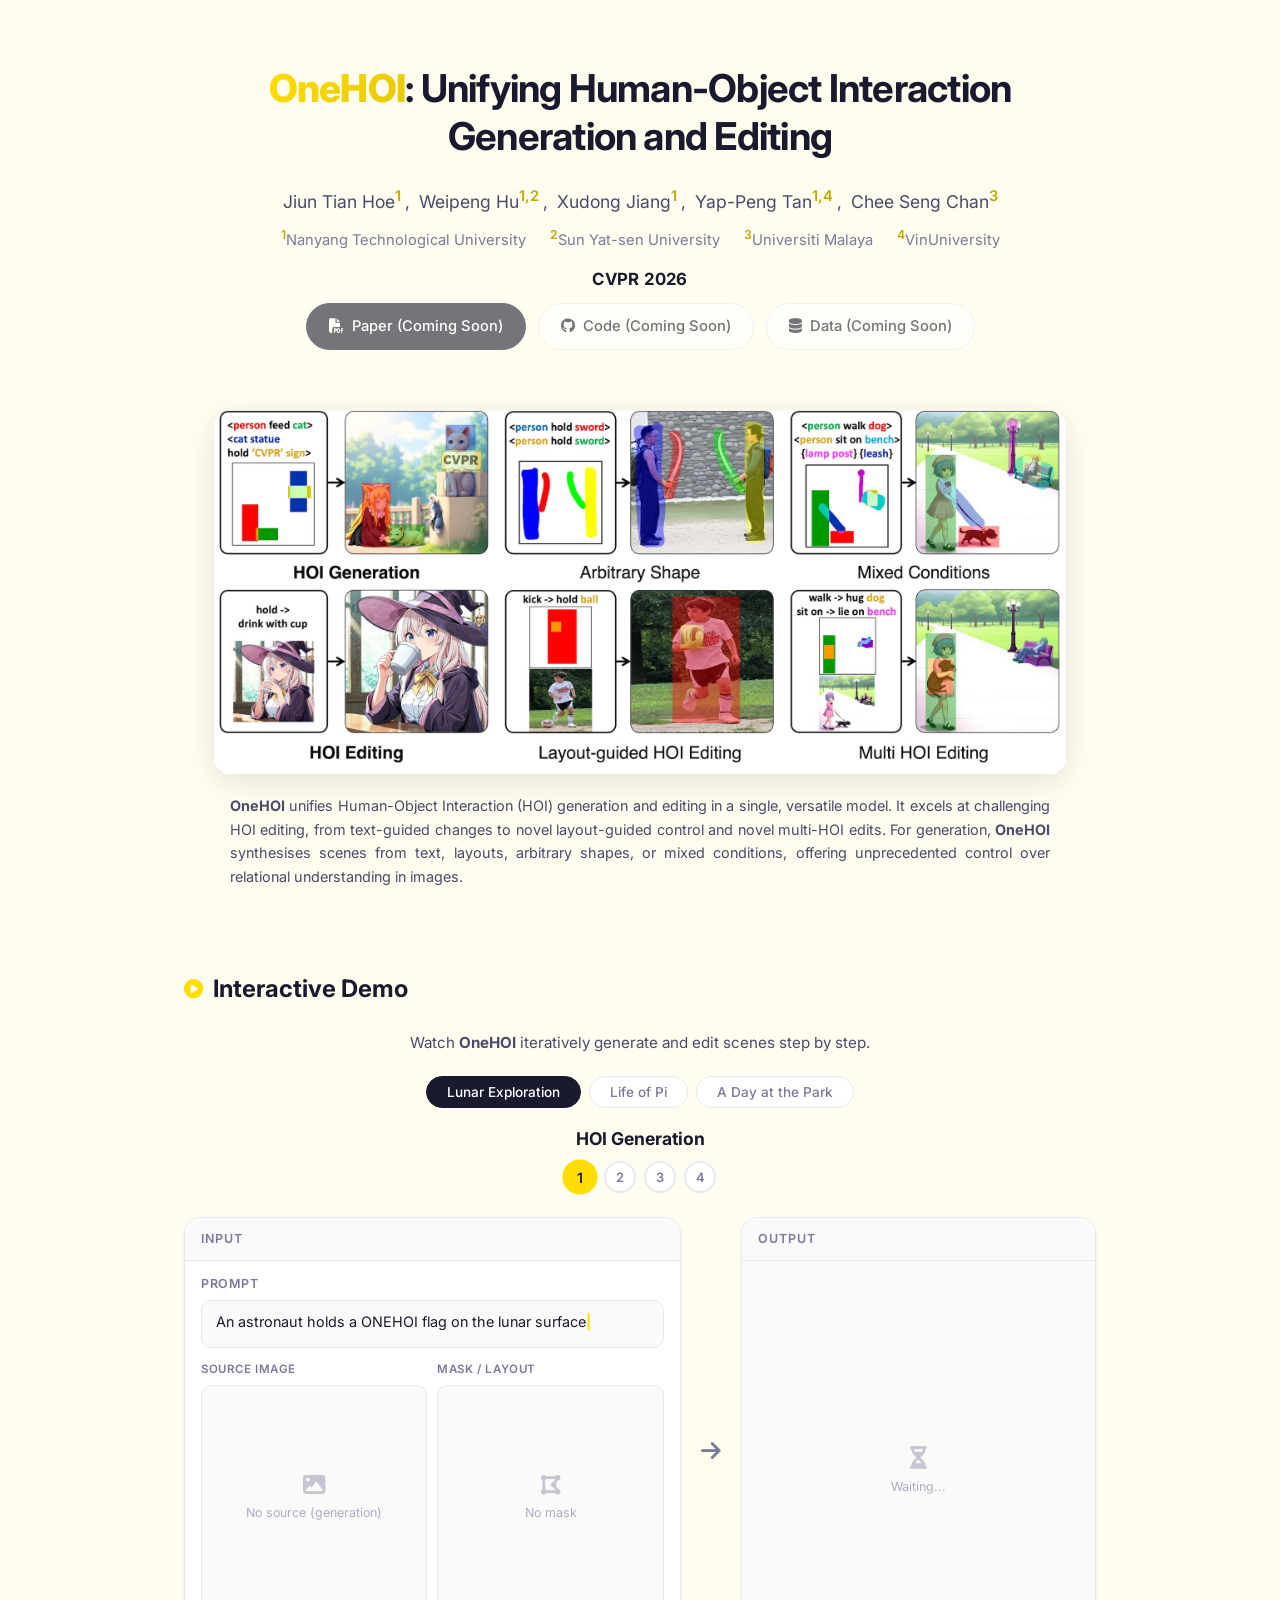
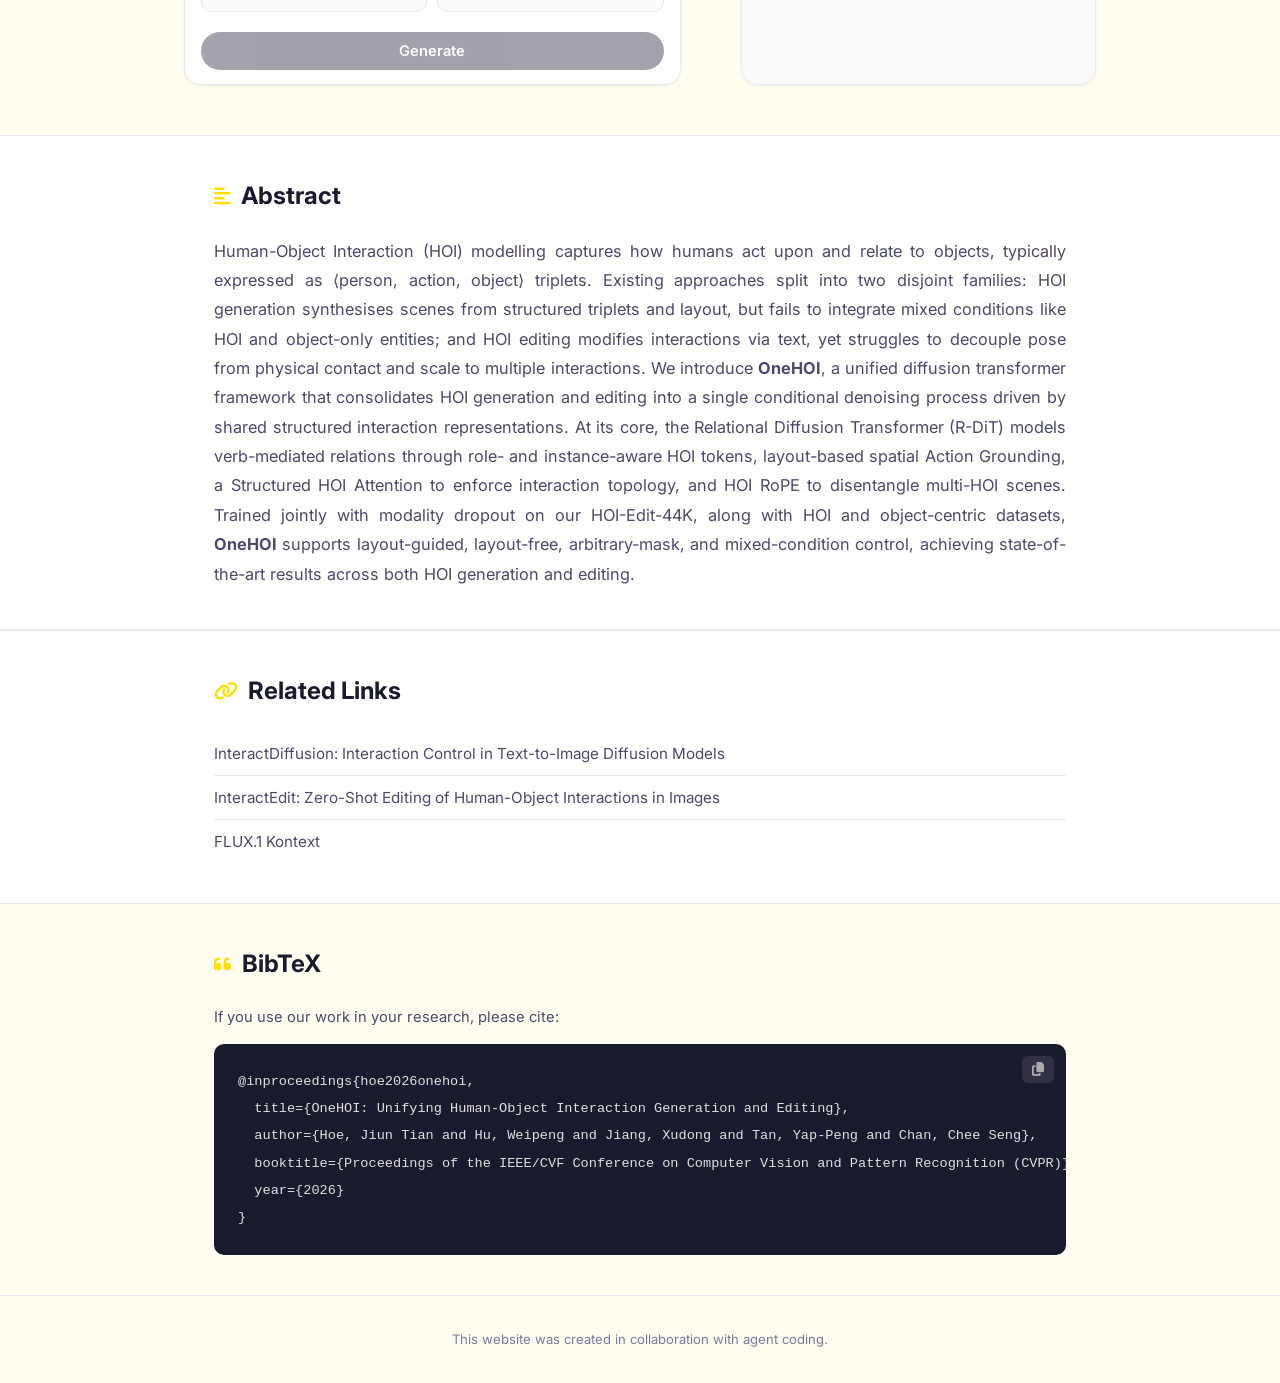
==== docs/index.html @ 82324c7f "move" ====
<!DOCTYPE html>
<html lang="en">

<head>
    <meta charset="UTF-8">
    <meta name="viewport" content="width=device-width, initial-scale=1.0">
    <title>OneHOI: Unifying Human-Object Interaction Generation and Editing</title>
    <meta name="description"
        content="OneHOI: A unified model for human-object interaction generation and editing, supporting text-guided changes, layout-guided control, and multi-HOI edits.">
    <link rel="stylesheet" href="style.css">
    <link rel="preconnect" href="https://fonts.googleapis.com">
    <link rel="preconnect" href="https://fonts.gstatic.com" crossorigin>
    <link href="https://fonts.googleapis.com/css2?family=Inter:wght@300;400;500;600;700&display=swap" rel="stylesheet">
    <link rel="stylesheet" href="https://cdnjs.cloudflare.com/ajax/libs/font-awesome/6.5.1/css/all.min.css">
</head>

<body>

    <header>
        <div class="container">
            <h1 class="paper-title">
                <span class="title-main">OneHOI</span>: Unifying Human-Object Interaction Generation and Editing
            </h1>

            <div class="authors">
                <span class="author"><a href="https://jiuntian.com/" target="_blank">Jiun Tian
                        Hoe</a><sup>1</sup></span>,
                <span class="author"><a href="https://scholar.google.com/citations?user=zo6ni_gAAAAJ"
                        target="_blank">Weipeng Hu</a><sup>1,2</sup></span>,
                <span class="author"><a href="https://personal.ntu.edu.sg/exdjiang/" target="_blank">Xudong
                        Jiang</a><sup>1</sup></span>,
                <span class="author"><a href="https://vinuni.edu.vn/people/tan-yap-peng/" target="_blank">Yap-Peng
                        Tan</a><sup>1,4</sup></span>,
                <span class="author"><a href="http://cs-chan.com" target="_blank">Chee Seng Chan</a><sup>3</sup></span>
            </div>

            <div class="affiliations">
                <span class="affiliation"><sup>1</sup>Nanyang Technological University</span>
                <span class="affiliation"><sup>2</sup>Sun Yat-sen University</span>
                <span class="affiliation"><sup>3</sup>Universiti Malaya</span>
                <span class="affiliation"><sup>4</sup>VinUniversity</span>
            </div>

            <div class="venue">
                <span class="venue-badge">CVPR 2026</span>
            </div>

            <div class="links">
                <a href="#" class="btn btn-primary disabled"><i class="fas fa-file-pdf"></i> Paper (Coming Soon)</a>
                <a href="#" class="btn btn-secondary disabled"><i class="fab fa-github"></i> Code (Coming Soon)</a>
                <a href="#" class="btn btn-secondary disabled"><i class="fas fa-database"></i> Data (Coming Soon)</a>
                <!-- <a href="#" class="btn btn-secondary"><i class="fab fa-youtube"></i> Video</a> -->
            </div>
        </div>
    </header>

    <main>
        <!-- Teaser -->
        <section class="teaser">
            <div class="container">
                <figure>
                    <img src="res/teaser.jpg"
                        alt="OneHOI teaser figure showing human-object interaction generation and editing capabilities">
                    <figcaption>
                        <strong>OneHOI</strong> unifies Human-Object Interaction (HOI) generation and editing in a
                        single, versatile model. It excels at challenging HOI editing, from text-guided changes to novel
                        layout-guided control and novel multi-HOI edits. For generation, <strong>OneHOI</strong>
                        synthesises scenes from text, layouts, arbitrary shapes, or mixed conditions, offering
                        unprecedented control over relational understanding in images.
                    </figcaption>
                </figure>
            </div>
        </section>

        <!-- Interactive Demo -->
        <section class="demo" id="demo">
            <div class="container">
                <h2><i class="fas fa-play-circle"></i> Interactive Demo</h2>
                <p class="demo-subtitle">Watch <strong>OneHOI</strong> iteratively generate and edit scenes step by
                    step.</p>

                <div class="demo-workflow-nav" id="demo-workflow-nav"></div>

                <div class="demo-step-label" id="demo-step-label">HOI Generation</div>
                <div class="demo-steps-nav" id="demo-steps-nav"></div>

                <div class="demo-interface">
                    <!-- Input side -->
                    <div class="demo-panel demo-input-panel">
                        <div class="demo-panel-header">Input</div>
                        <div class="demo-input-row">
                            <div class="demo-field">
                                <label>Prompt</label>
                                <div class="demo-prompt-box" id="demo-prompt"></div>
                            </div>
                        </div>
                        <div class="demo-images-row">
                            <div class="demo-img-container">
                                <label>Source Image</label>
                                <div class="demo-img-wrap">
                                    <img id="demo-source" style="display:none" alt="Source image">
                                    <div class="demo-img-overlay" id="demo-source-overlay">
                                        <i class="fas fa-image"></i>
                                        <span>No source (generation)</span>
                                    </div>
                                </div>
                            </div>
                            <div class="demo-img-container">
                                <label>Mask / Layout</label>
                                <div class="demo-img-wrap">
                                    <img id="demo-mask" style="display:none" alt="Mask">
                                    <div class="demo-img-overlay" id="demo-mask-overlay">
                                        <i class="fas fa-draw-polygon"></i>
                                        <span>No mask</span>
                                    </div>
                                </div>
                            </div>
                        </div>
                        <button class="demo-action-btn" id="demo-action-btn" disabled>Generate</button>
                    </div>

                    <!-- Arrow -->
                    <div class="demo-arrow">
                        <i class="fas fa-arrow-right"></i>
                    </div>

                    <!-- Output side -->
                    <div class="demo-panel demo-output-panel">
                        <div class="demo-panel-header">Output</div>
                        <div class="demo-output-wrap">
                            <img id="demo-output" style="display:none" alt="Generated output">
                            <div class="demo-img-overlay" id="demo-output-overlay">
                                <i class="fas fa-hourglass-half"></i>
                                <span>Waiting...</span>
                            </div>
                        </div>
                    </div>
                </div>
            </div>
        </section>

        <!-- Abstract -->
        <section class="abstract" id="abstract">
            <div class="container">
                <h2><i class="fas fa-align-left"></i> Abstract</h2>
                <p>
                    Human-Object Interaction (HOI) modelling captures how humans act upon and relate to objects,
                    typically expressed as &langle;person, action, object&rangle; triplets. Existing approaches split
                    into two disjoint families: HOI generation synthesises scenes from structured triplets and layout,
                    but fails to integrate mixed conditions like HOI and object-only entities; and HOI editing modifies
                    interactions via text, yet struggles to decouple pose from physical contact and scale to multiple
                    interactions. We introduce <strong>OneHOI</strong>, a unified diffusion transformer framework that
                    consolidates HOI generation and editing into a single conditional denoising process driven by shared
                    structured interaction representations. At its core, the Relational Diffusion Transformer (R-DiT)
                    models verb-mediated relations through role- and instance-aware HOI tokens, layout-based spatial
                    Action Grounding, a Structured HOI Attention to enforce interaction topology, and HOI RoPE to
                    disentangle multi-HOI scenes. Trained jointly with modality dropout on our HOI-Edit-44K, along with
                    HOI and object-centric datasets, <strong>OneHOI</strong> supports layout-guided, layout-free,
                    arbitrary-mask, and mixed-condition control, achieving state-of-the-art results across both HOI
                    generation and editing.
                </p>
            </div>
        </section>

        <!-- Related Links -->
        <section class="related-links" id="related-links">
            <div class="container">
                <h2><i class="fas fa-link"></i> Related Links</h2>
                <ul class="links-list">
                    <li><a href="https://jiuntian.github.io/interactdiffusion/" target="_blank">InteractDiffusion:
                            Interaction Control in Text-to-Image Diffusion Models</a></li>
                    <li><a href="https://jiuntian.github.io/interactedit/" target="_blank">InteractEdit: Zero-Shot
                            Editing of Human-Object Interactions in Images</a></li>
                    <li><a href="https://bfl.ai/models/flux-kontext" target="_blank">FLUX.1 Kontext</a></li>
                </ul>
            </div>
        </section>

        <!-- BibTeX -->
        <section class="bibtex" id="bibtex">
            <div class="container">
                <h2><i class="fas fa-quote-left"></i> BibTeX</h2>
                <p class="bibtex-prompt">If you use our work in your research, please cite:</p>
                <div class="code-block">
                    <button class="copy-btn" onclick="copyBibtex()" title="Copy to clipboard"><i
                            class="fas fa-copy"></i></button>
                    <pre><code id="bibtex-code">@inproceedings{hoe2026onehoi,
  title={OneHOI: Unifying Human-Object Interaction Generation and Editing},
  author={Hoe, Jiun Tian and Hu, Weipeng and Jiang, Xudong and Tan, Yap-Peng and Chan, Chee Seng},
  booktitle={Proceedings of the IEEE/CVF Conference on Computer Vision and Pattern Recognition (CVPR)},
  year={2026}
}</code></pre>
                </div>
            </div>
        </section>
    </main>

    <footer>
        <div class="container">
            <p>This website was created in collaboration with agent coding.</p>
        </div>
    </footer>

    <script>
        function copyBibtex() {
            const code = document.getElementById('bibtex-code').innerText;
            navigator.clipboard.writeText(code).then(() => {
                const btn = document.querySelector('.copy-btn');
                btn.innerHTML = '<i class="fas fa-check"></i>';
                setTimeout(() => {
                    btn.innerHTML = '<i class="fas fa-copy"></i>';
                }, 2000);
            });
        }
    </script>
    <script src="demo.js"></script>
</body>

</html>
---- docs/style.css ----
/* ============================================
   OneHOI - Academic Research Page Stylesheet
   ============================================ */

:root {
    --primary: #ffde00;
    --primary-light: #fff3b0;
    --secondary: #fffdf0;
    --text-primary: #1a1a2e;
    --text-secondary: #4a4a6a;
    --text-muted: #7a7a9a;
    --bg-white: #ffffff;
    --bg-light: #fafafa;
    --border: #e8e8f0;
    --shadow-sm: 0 1px 3px rgba(0, 0, 0, 0.06);
    --shadow-md: 0 4px 12px rgba(0, 0, 0, 0.08);
    --shadow-lg: 0 8px 30px rgba(0, 0, 0, 0.1);
    --radius: 10px;
    --radius-lg: 16px;
    --max-width: 900px;
    --transition: 0.25s ease;
}

/* Reset & Base */
*,
*::before,
*::after {
    margin: 0;
    padding: 0;
    box-sizing: border-box;
}

html {
    scroll-behavior: smooth;
    -webkit-font-smoothing: antialiased;
}

body {
    font-family: 'Inter', -apple-system, BlinkMacSystemFont, sans-serif;
    color: var(--text-primary);
    background: var(--secondary);
    line-height: 1.7;
    font-size: 16px;
}

.container {
    max-width: var(--max-width);
    margin: 0 auto;
    padding: 0 24px;
}

/* ============================================
   Header
   ============================================ */

header {
    text-align: center;
    padding: 64px 0 40px;
    background: var(--secondary);
}

.paper-title {
    font-size: 2.4rem;
    font-weight: 700;
    line-height: 1.25;
    color: var(--text-primary);
    margin-bottom: 24px;
    letter-spacing: -0.02em;
}

.title-main {
    color: var(--text-primary);
    background: linear-gradient(135deg, var(--primary), #e6c800);
    -webkit-background-clip: text;
    background-clip: text;
    -webkit-text-fill-color: transparent;
    font-weight: 800;
}

.authors {
    font-size: 1.1rem;
    color: var(--text-secondary);
    margin-bottom: 8px;
    font-weight: 400;
}

.author {
    display: inline-block;
    margin: 0 4px;
}

.author a {
    color: var(--text-secondary);
    text-decoration: none;
    transition: color var(--transition);
}

.author a:hover {
    color: var(--text-primary);
    text-decoration: underline;
}

.author sup {
    color: #c4a800;
    font-weight: 600;
}

.affiliations {
    font-size: 0.92rem;
    color: var(--text-muted);
    margin-bottom: 12px;
}

.affiliation {
    display: inline-block;
    margin: 0 10px;
}

.affiliation sup {
    color: #c4a800;
    font-weight: 600;
}

/* Venue */
.venue {
    margin-bottom: 10px;
}

.venue-badge {
    font-size: 1.05rem;
    font-weight: 700;
    color: var(--text-primary);
    letter-spacing: 0.02em;
}

/* Buttons */
.links {
    display: flex;
    justify-content: center;
    gap: 12px;
    flex-wrap: wrap;
}

.btn {
    display: inline-flex;
    align-items: center;
    gap: 8px;
    padding: 10px 22px;
    border-radius: 50px;
    font-size: 0.92rem;
    font-weight: 500;
    text-decoration: none;
    transition: all var(--transition);
    border: 1.5px solid transparent;
}

.btn-primary {
    background: var(--text-primary);
    color: var(--bg-white);
    border-color: var(--text-primary);
}

.btn-primary:hover {
    background: transparent;
    color: var(--text-primary);
    transform: translateY(-2px);
    box-shadow: var(--shadow-md);
}

.btn-secondary {
    background: var(--bg-white);
    color: var(--text-primary);
    border-color: var(--border);
}

.btn-secondary:hover {
    border-color: var(--primary);
    background: var(--primary-light);
    transform: translateY(-2px);
    box-shadow: var(--shadow-md);
}

.btn.disabled {
    opacity: 0.6;
    cursor: default;
    pointer-events: none;
}

/* ============================================
   Teaser
   ============================================ */

.teaser {
    padding: 20px 0 40px;
    background: var(--secondary);
}

.teaser figure {
    margin: 0;
}

.teaser img {
    width: 100%;
    border-radius: var(--radius-lg);
    box-shadow: var(--shadow-lg);
    display: block;
}

.teaser figcaption {
    margin-top: 20px;
    font-size: 0.9rem;
    color: var(--text-secondary);
    line-height: 1.65;
    text-align: justify;
    padding: 0 16px;
}

/* ============================================
   Content Sections
   ============================================ */

section {
    padding: 40px 0;
}

section h2 {
    font-size: 1.5rem;
    font-weight: 700;
    color: var(--text-primary);
    margin-bottom: 20px;
    display: flex;
    align-items: center;
    gap: 10px;
}

section h2 i {
    color: var(--primary);
    font-size: 1.2rem;
}

/* Abstract */
.abstract {
    background: var(--bg-white);
    border-top: 1px solid var(--border);
    border-bottom: 1px solid var(--border);
}

.abstract p {
    font-size: 1.02rem;
    color: var(--text-secondary);
    line-height: 1.8;
    text-align: justify;
}

/* Related Links */
.related-links {
    background: var(--bg-white);
    border-top: 1px solid var(--border);
    border-bottom: 1px solid var(--border);
}

.links-list {
    list-style: none;
    padding: 0;
}

.links-list li {
    padding: 8px 0;
    border-bottom: 1px solid var(--border);
}

.links-list li:last-child {
    border-bottom: none;
}

.links-list a {
    color: var(--text-secondary);
    text-decoration: none;
    font-size: 0.95rem;
    transition: color var(--transition);
}

.links-list a:hover {
    color: var(--text-primary);
    text-decoration: underline;
}

/* BibTeX */
.bibtex {
    background: var(--secondary);
}

.bibtex-prompt {
    font-size: 0.92rem;
    color: var(--text-secondary);
    margin-bottom: 14px;
}

.code-block {
    position: relative;
    background: var(--text-primary);
    border-radius: var(--radius);
    padding: 24px;
    overflow-x: auto;
}

.code-block pre {
    margin: 0;
}

.code-block code {
    font-family: 'SF Mono', 'Fira Code', 'Consolas', monospace;
    font-size: 0.85rem;
    color: #e0e0e0;
    line-height: 1.6;
    white-space: pre;
}

.copy-btn {
    position: absolute;
    top: 12px;
    right: 12px;
    background: rgba(255, 255, 255, 0.1);
    border: none;
    color: #aaa;
    padding: 6px 10px;
    border-radius: 6px;
    cursor: pointer;
    transition: all var(--transition);
    font-size: 0.85rem;
}

.copy-btn:hover {
    background: rgba(255, 255, 255, 0.2);
    color: var(--primary);
}

/* ============================================
   Interactive Demo
   ============================================ */

.demo {
    background: var(--secondary);
    padding: 40px 0 50px;
}

.demo .container {
    max-width: 960px;
}

.demo-subtitle {
    color: var(--text-secondary);
    font-size: 0.95rem;
    margin-bottom: 20px;
    text-align: center;
}

.demo-workflow-nav {
    display: flex;
    justify-content: center;
    gap: 8px;
    margin-bottom: 16px;
}

.demo-workflow-tab {
    padding: 7px 20px;
    border-radius: 50px;
    border: 1.5px solid var(--border);
    background: var(--bg-white);
    color: var(--text-muted);
    font-size: 0.85rem;
    font-weight: 500;
    cursor: pointer;
    transition: all var(--transition);
    font-family: inherit;
}

.demo-workflow-tab.active {
    background: var(--text-primary);
    border-color: var(--text-primary);
    color: var(--bg-white);
}

.demo-workflow-tab:hover:not(.active) {
    border-color: var(--primary);
    color: var(--text-primary);
}

.demo-step-label {
    text-align: center;
    font-size: 1.1rem;
    font-weight: 700;
    color: var(--text-primary);
    margin-bottom: 8px;
}

.demo-steps-nav {
    display: flex;
    justify-content: center;
    gap: 8px;
    margin-bottom: 24px;
}

.demo-step-dot {
    width: 32px;
    height: 32px;
    border-radius: 50%;
    border: 2px solid var(--border);
    background: var(--bg-white);
    color: var(--text-muted);
    font-size: 0.8rem;
    font-weight: 600;
    cursor: pointer;
    transition: all var(--transition);
    display: flex;
    align-items: center;
    justify-content: center;
    font-family: inherit;
}

.demo-step-dot.active {
    background: var(--primary);
    border-color: var(--primary);
    color: var(--text-primary);
    transform: scale(1.1);
}

.demo-step-dot:hover:not(.active) {
    border-color: var(--primary);
    color: var(--text-primary);
}

/* Interface layout */
.demo-interface {
    display: flex;
    gap: 16px;
    align-items: stretch;
}

.demo-panel {
    background: var(--bg-white);
    border: 1px solid var(--border);
    border-radius: var(--radius-lg);
    overflow: hidden;
    box-shadow: var(--shadow-sm);
}

.demo-input-panel {
    flex: 1.4;
    display: flex;
    flex-direction: column;
}

.demo-output-panel {
    flex: 1;
    display: flex;
    flex-direction: column;
}

.demo-panel-header {
    background: var(--bg-light);
    padding: 10px 16px;
    font-size: 0.78rem;
    font-weight: 600;
    color: var(--text-muted);
    text-transform: uppercase;
    letter-spacing: 0.08em;
    border-bottom: 1px solid var(--border);
}

/* Prompt box */
.demo-input-row {
    padding: 12px 16px;
}

.demo-field label {
    display: block;
    font-size: 0.78rem;
    font-weight: 600;
    color: var(--text-muted);
    margin-bottom: 6px;
    text-transform: uppercase;
    letter-spacing: 0.05em;
}

.demo-prompt-box {
    min-height: 48px;
    padding: 10px 14px;
    background: var(--bg-light);
    border: 1px solid var(--border);
    border-radius: var(--radius);
    font-size: 0.9rem;
    color: var(--text-primary);
    line-height: 1.5;
    position: relative;
}

.demo-prompt-box.typing::after {
    content: '|';
    animation: blink 0.6s infinite;
    color: var(--primary);
    font-weight: 700;
}

@keyframes blink {

    0%,
    100% {
        opacity: 1;
    }

    50% {
        opacity: 0;
    }
}

.hl-red {
    color: #e53e3e;
    font-weight: 600;
}

.hl-green {
    color: #38a169;
    font-weight: 600;
}

/* Image containers */
.demo-images-row {
    display: flex;
    gap: 10px;
    padding: 0 16px 12px;
    flex: 1;
}

.demo-img-container {
    flex: 1;
    display: flex;
    flex-direction: column;
}

.demo-img-container label {
    display: block;
    font-size: 0.72rem;
    font-weight: 600;
    color: var(--text-muted);
    margin-bottom: 6px;
    text-transform: uppercase;
    letter-spacing: 0.05em;
}

.demo-img-wrap {
    flex: 1;
    aspect-ratio: 1;
    background: var(--bg-light);
    border: 1px solid var(--border);
    border-radius: var(--radius);
    overflow: hidden;
    position: relative;
}

.demo-img-wrap img {
    width: 100%;
    height: 100%;
    object-fit: contain;
    display: block;
}

.demo-img-overlay {
    position: absolute;
    top: 0;
    left: 0;
    right: 0;
    bottom: 0;
    display: flex;
    flex-direction: column;
    align-items: center;
    justify-content: center;
    color: var(--text-muted);
    font-size: 0.78rem;
    gap: 6px;
}

.demo-img-overlay i {
    font-size: 1.4rem;
    opacity: 0.4;
}

.demo-img-overlay span {
    opacity: 0.6;
}

/* Action button */
.demo-action-btn {
    margin: 8px 16px 14px;
    padding: 10px 24px;
    background: var(--text-primary);
    color: var(--bg-white);
    border: none;
    border-radius: 50px;
    font-size: 0.92rem;
    font-weight: 600;
    cursor: pointer;
    transition: all var(--transition);
    font-family: inherit;
}

.demo-action-btn:disabled {
    opacity: 0.4;
    cursor: default;
}

.demo-action-btn.pulse {
    animation: pulse-btn 1.2s infinite;
    opacity: 1;
}

@keyframes pulse-btn {
    0% {
        box-shadow: 0 0 0 0 rgba(255, 222, 0, 0.6);
    }

    70% {
        box-shadow: 0 0 0 14px rgba(255, 222, 0, 0);
    }

    100% {
        box-shadow: 0 0 0 0 rgba(255, 222, 0, 0);
    }
}

.demo-action-btn.clicked {
    background: var(--primary);
    color: var(--text-primary);
    transform: scale(0.92);
    opacity: 1;
}

.demo-action-btn.done {
    background: #38a169;
    color: white;
    opacity: 1;
}

/* Arrow */
.demo-arrow {
    display: flex;
    align-items: center;
    justify-content: center;
    font-size: 1.4rem;
    color: var(--text-muted);
    padding: 0 4px;
}

/* Output */
.demo-output-wrap {
    flex: 1;
    position: relative;
    aspect-ratio: 1;
}

.demo-output-wrap img {
    width: 100%;
    height: 100%;
    object-fit: contain;
    display: block;
}

.demo-output-wrap .demo-img-overlay {
    background: var(--bg-light);
}

/* Demo responsive */
@media (max-width: 768px) {
    .demo-interface {
        flex-direction: column;
    }

    .demo-arrow {
        transform: rotate(90deg);
        padding: 8px 0;
    }

    .demo-images-row {
        flex-direction: row;
    }
}

/* ============================================
   Footer
   ============================================ */

footer {
    text-align: center;
    padding: 32px 0;
    border-top: 1px solid var(--border);
    background: var(--secondary);
}

footer p {
    font-size: 0.82rem;
    color: var(--text-muted);
}

footer a {
    color: var(--text-secondary);
    text-decoration: none;
    transition: color var(--transition);
}

footer a:hover {
    color: var(--primary);
}

/* ============================================
   Responsive
   ============================================ */

@media (max-width: 768px) {
    .paper-title {
        font-size: 1.7rem;
    }

    header {
        padding: 48px 0 32px;
    }

    .links {
        gap: 8px;
    }

    .btn {
        padding: 8px 16px;
        font-size: 0.85rem;
    }

    section {
        padding: 32px 0;
    }

    section h2 {
        font-size: 1.3rem;
    }
}

@media (max-width: 480px) {
    .paper-title {
        font-size: 1.4rem;
    }

    .authors {
        font-size: 0.95rem;
    }

    .teaser figcaption {
        font-size: 0.82rem;
        text-align: left;
    }
}
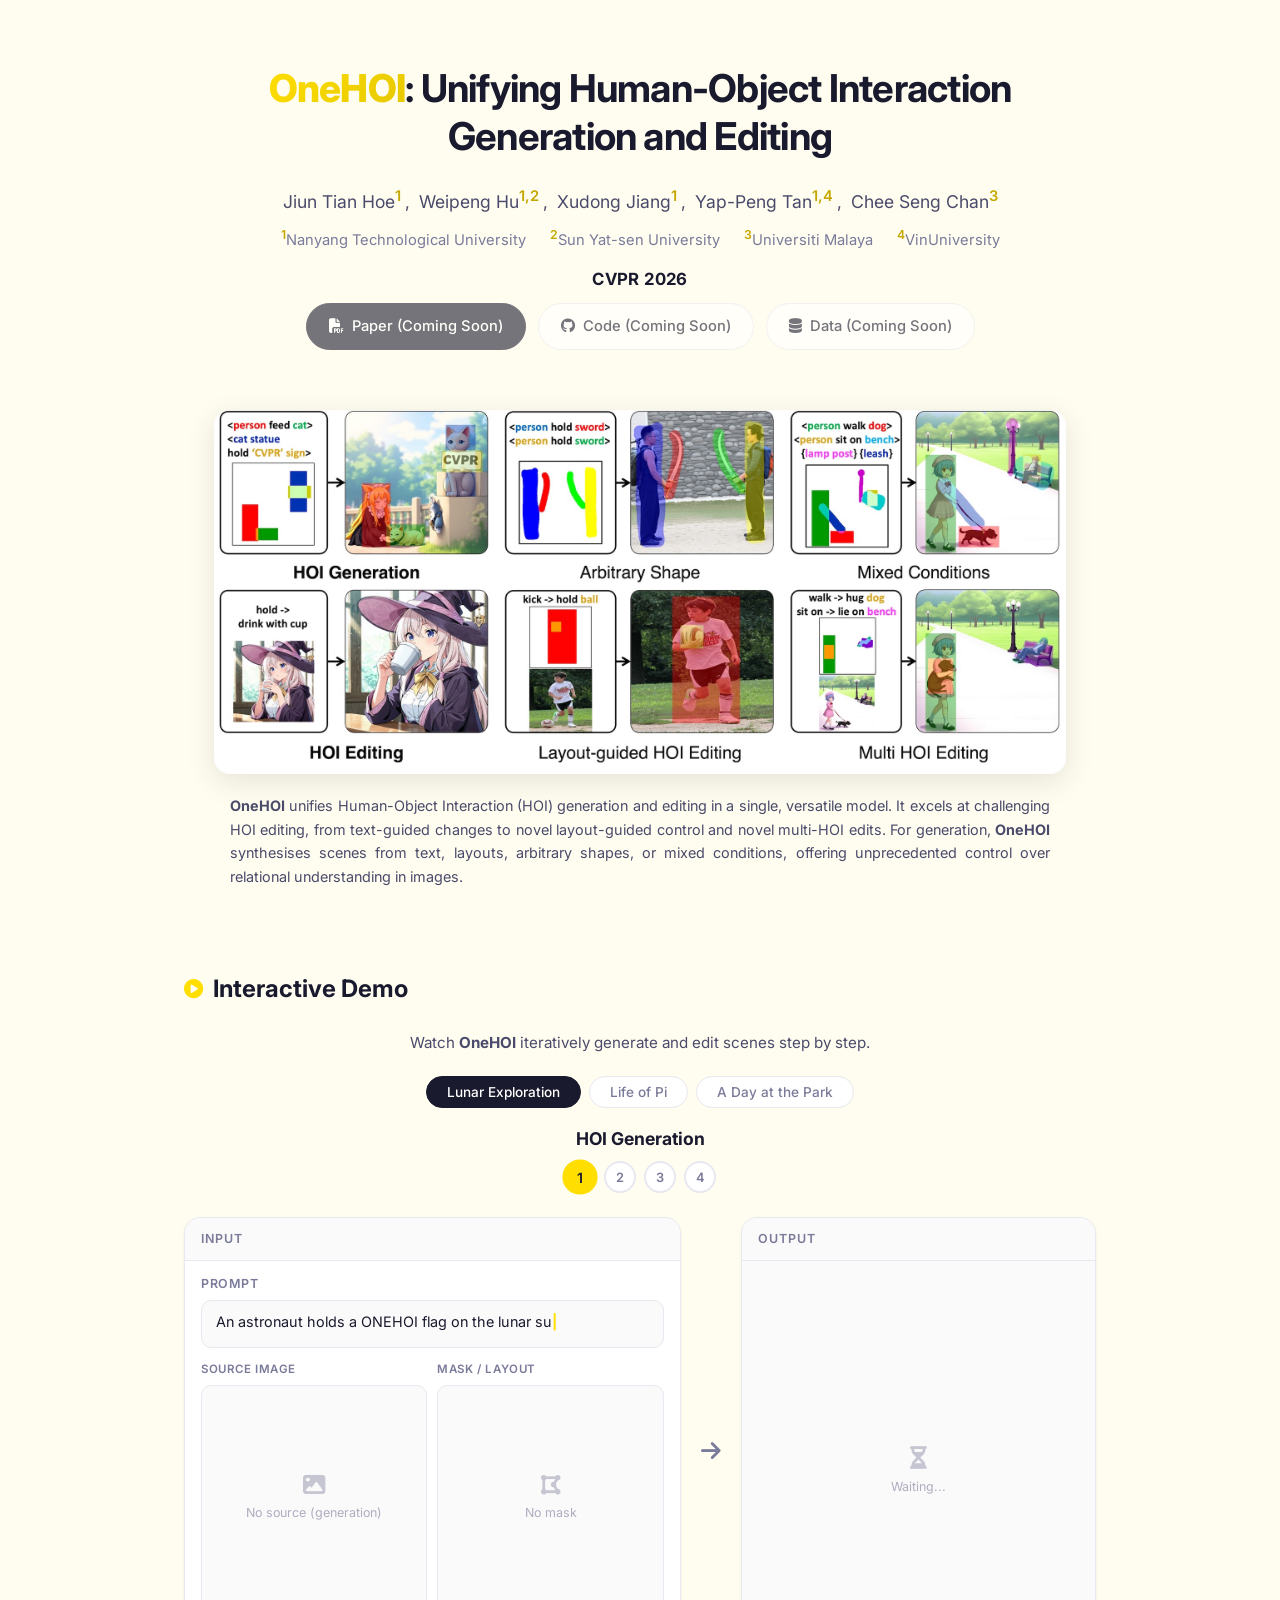
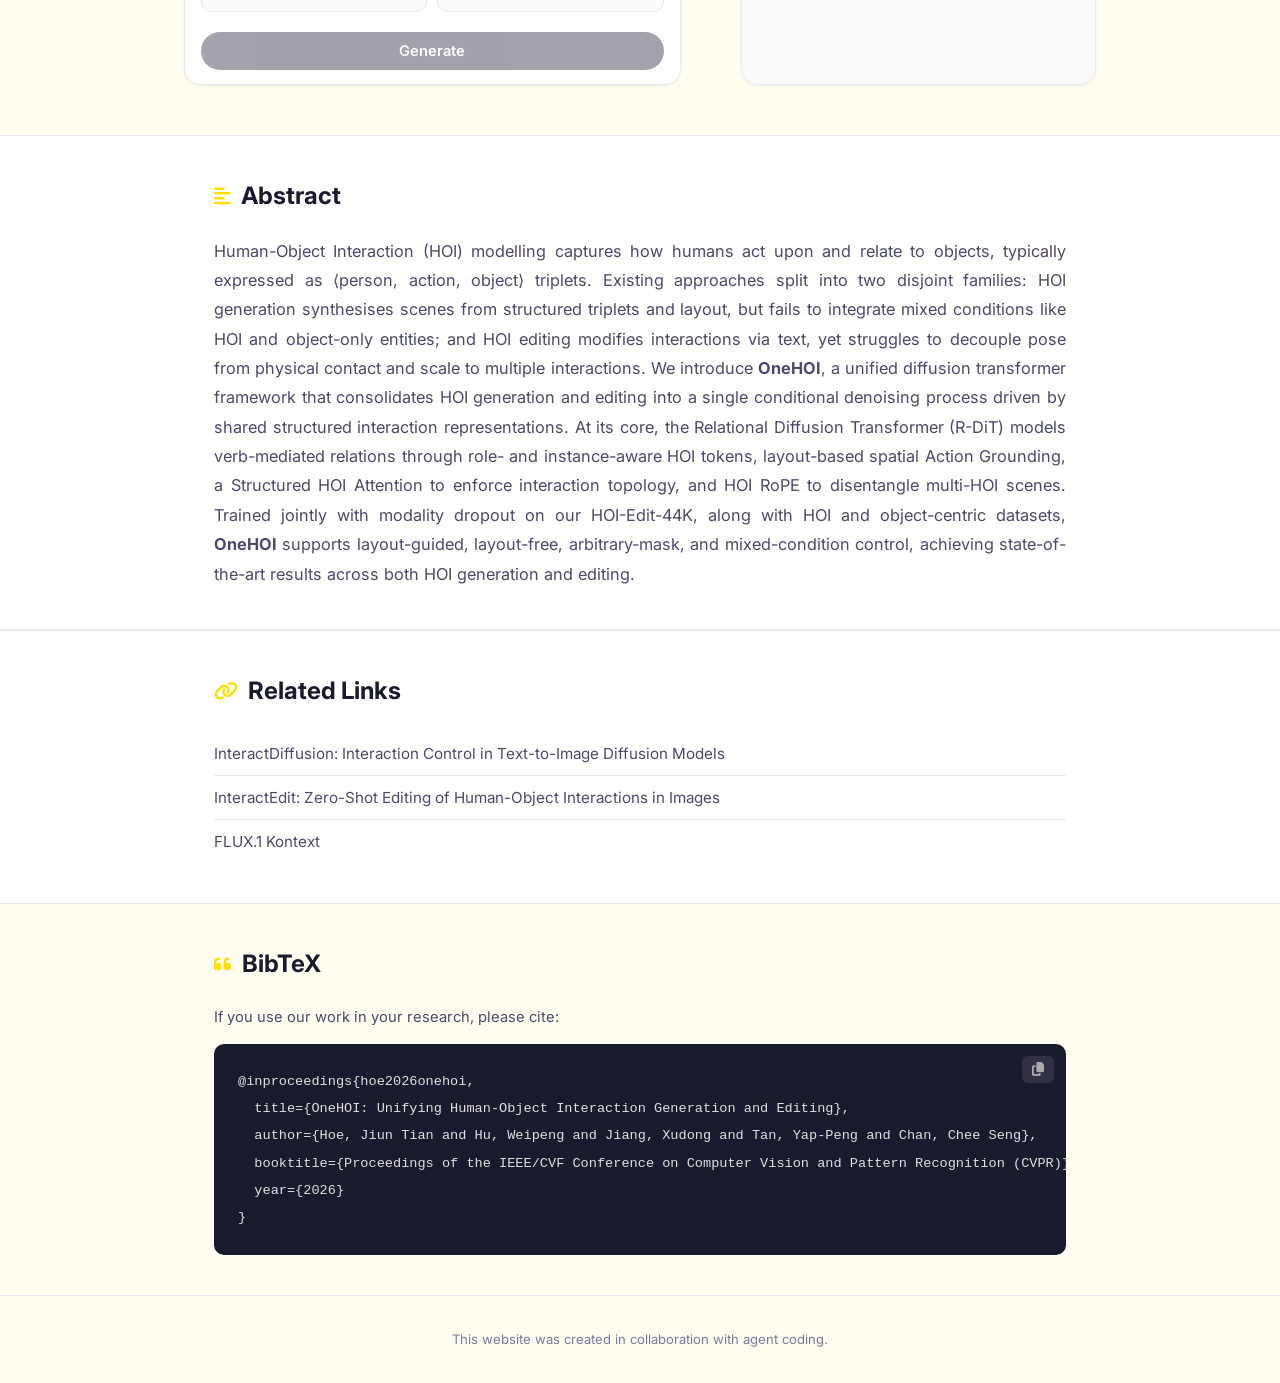
==== commit 2049942f: "update" ====
--- a/docs/index.html
+++ b/docs/index.html
@@ -47,7 +47,8 @@
 
             <div class="links">
                 <a href="#" class="btn btn-primary disabled"><i class="fas fa-file-pdf"></i> Paper (Coming Soon)</a>
-                <a href="#" class="btn btn-secondary disabled"><i class="fab fa-github"></i> Code (Coming Soon)</a>
+                <a href="https://github.com/jiuntian/OneHOI" class="btn btn-secondary disabled"><i
+                        class="fab fa-github"></i> Code (Coming Soon)</a>
                 <a href="#" class="btn btn-secondary disabled"><i class="fas fa-database"></i> Data (Coming Soon)</a>
                 <!-- <a href="#" class="btn btn-secondary"><i class="fab fa-youtube"></i> Video</a> -->
             </div>
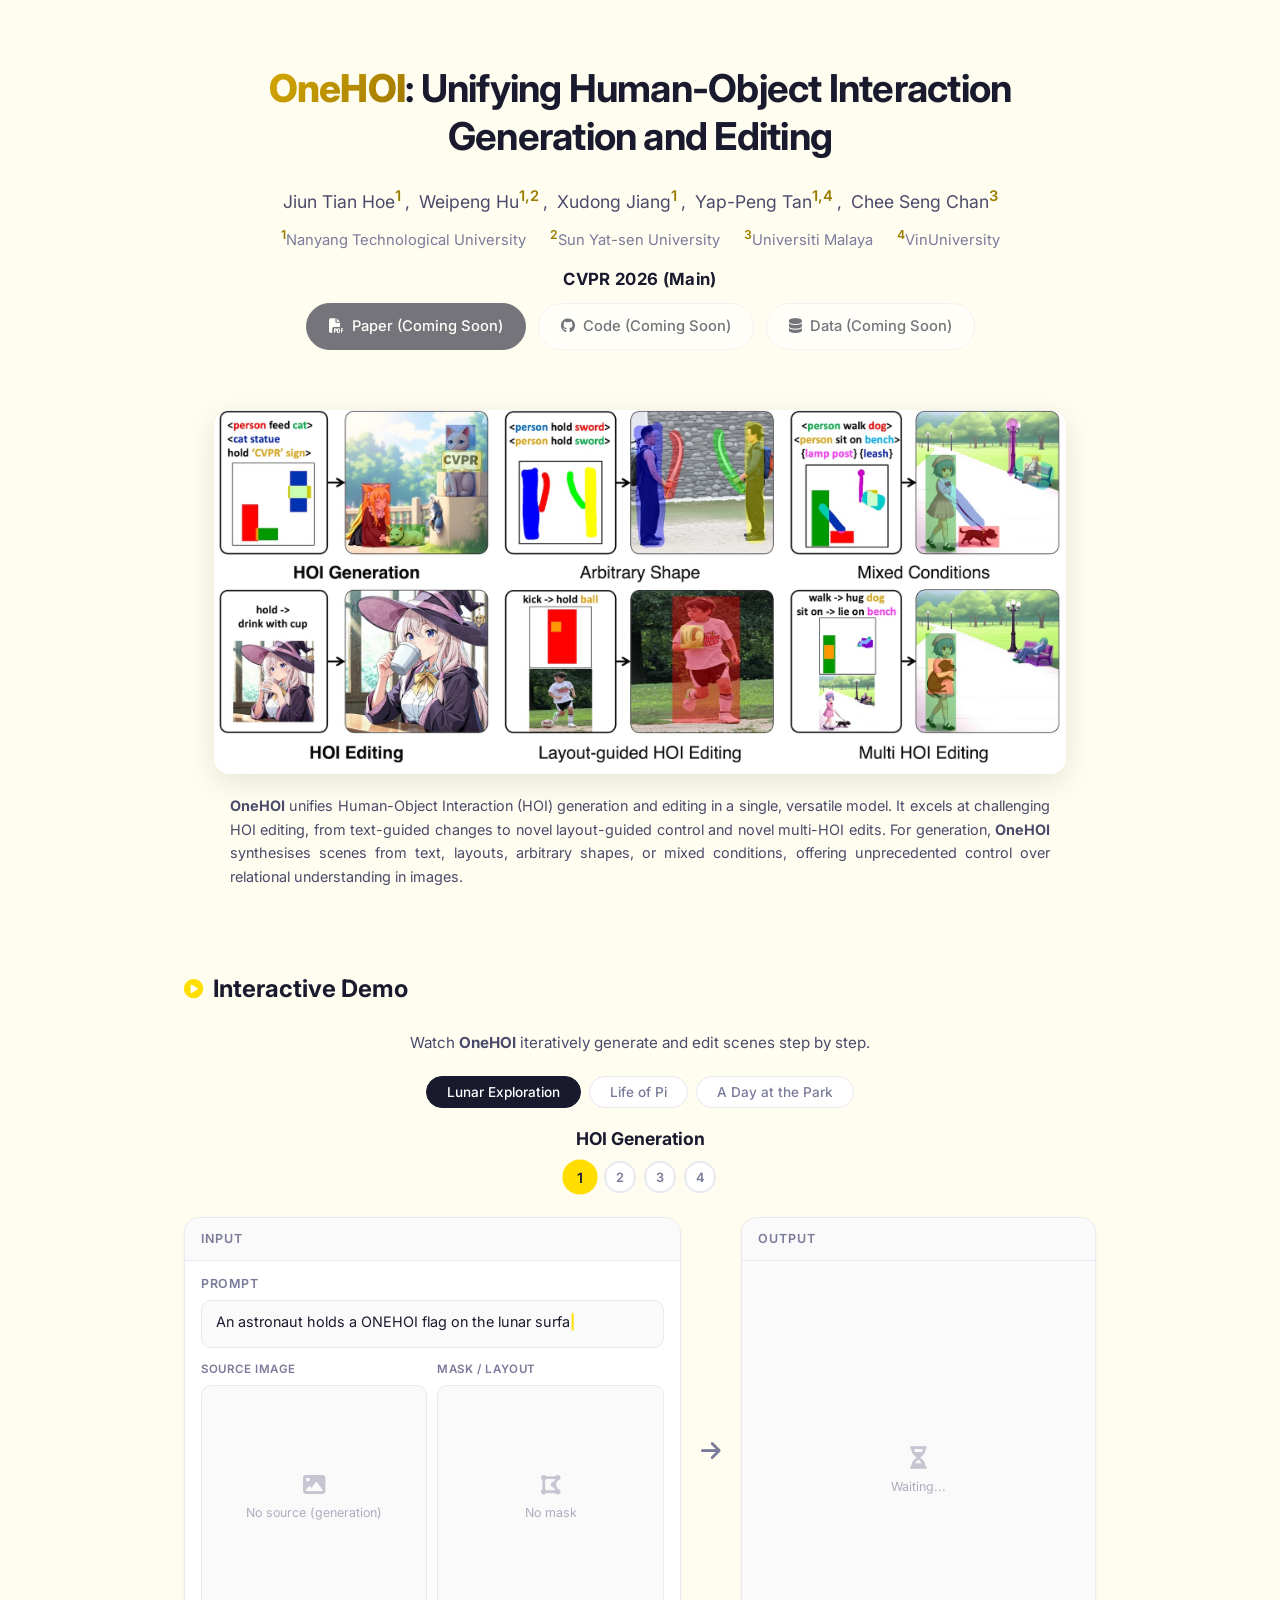
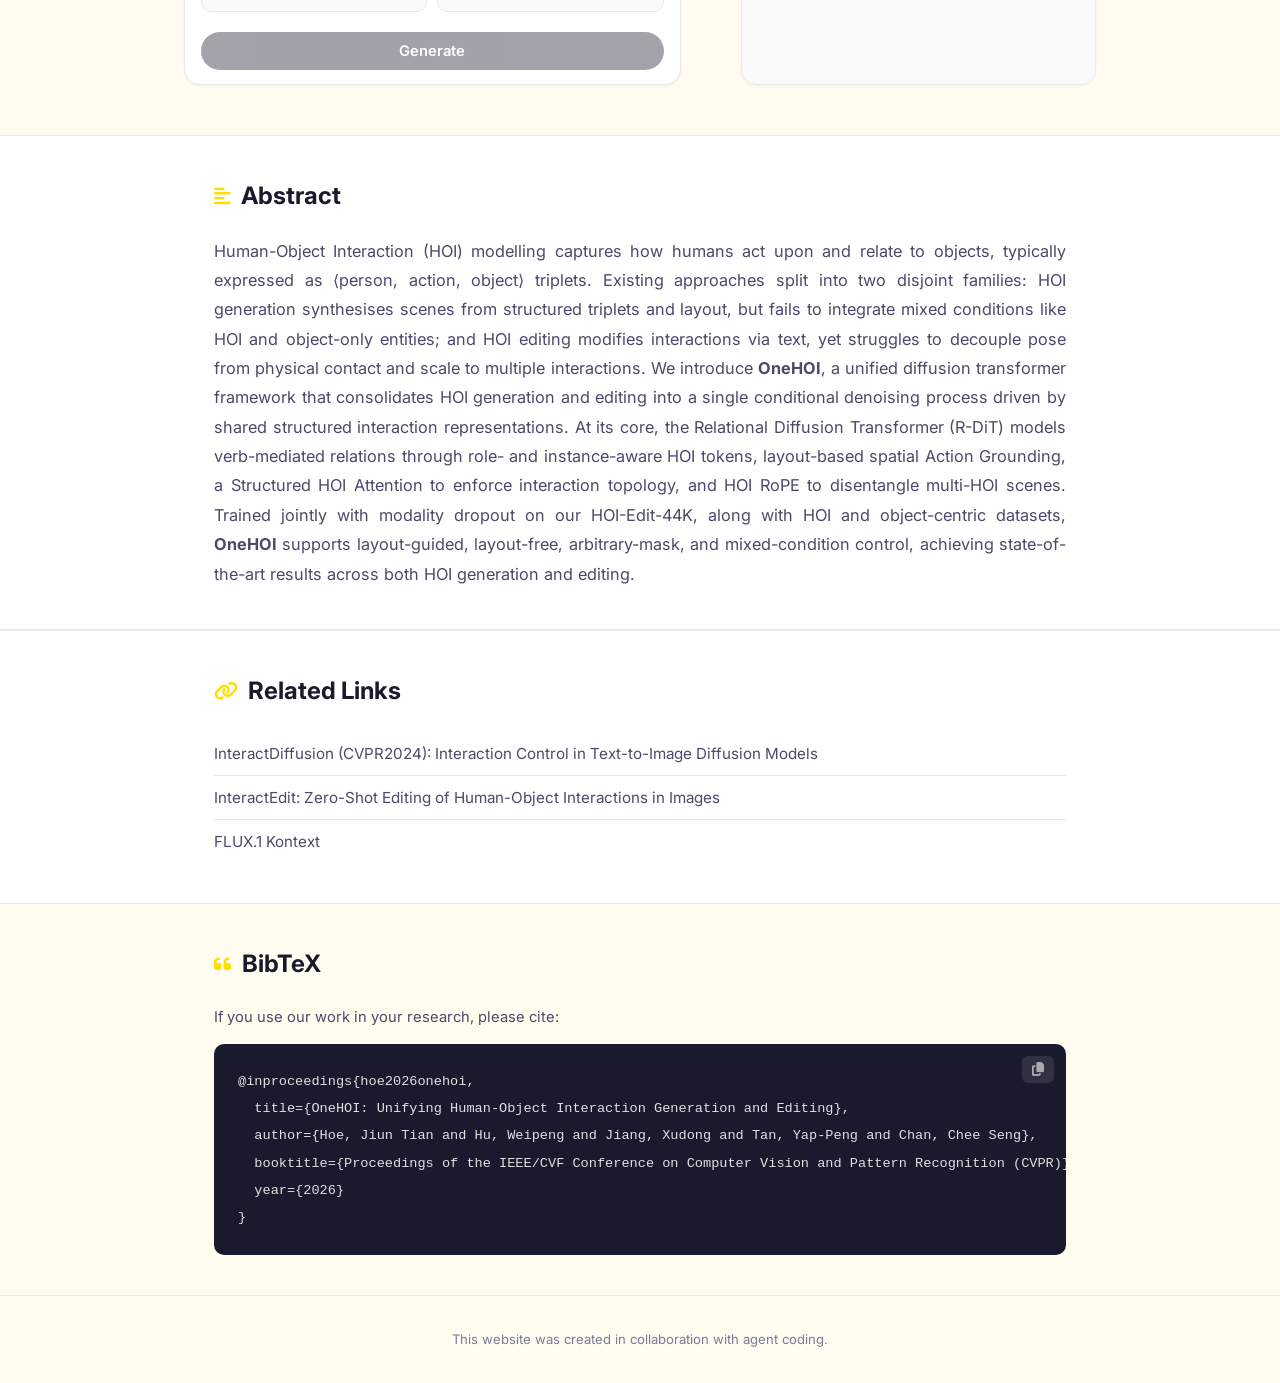
==== commit be5b2fde: "change color" ====
--- a/docs/index.html
+++ b/docs/index.html
@@ -42,7 +42,7 @@
             </div>
 
             <div class="venue">
-                <span class="venue-badge">CVPR 2026</span>
+                <span class="venue-badge">CVPR 2026 (Main)</span>
             </div>
 
             <div class="links">
@@ -168,7 +168,7 @@
             <div class="container">
                 <h2><i class="fas fa-link"></i> Related Links</h2>
                 <ul class="links-list">
-                    <li><a href="https://jiuntian.github.io/interactdiffusion/" target="_blank">InteractDiffusion:
+                    <li><a href="https://jiuntian.github.io/interactdiffusion/" target="_blank">InteractDiffusion (CVPR2024):
                             Interaction Control in Text-to-Image Diffusion Models</a></li>
                     <li><a href="https://jiuntian.github.io/interactedit/" target="_blank">InteractEdit: Zero-Shot
                             Editing of Human-Object Interactions in Images</a></li>
--- a/docs/style.css
+++ b/docs/style.css
@@ -70,7 +70,7 @@
 
 .title-main {
     color: var(--text-primary);
-    background: linear-gradient(135deg, var(--primary), #e6c800);
+    background: linear-gradient(135deg, #d4a800, #a07800);
     -webkit-background-clip: text;
     background-clip: text;
     -webkit-text-fill-color: transparent;
@@ -101,7 +101,7 @@
 }
 
 .author sup {
-    color: #c4a800;
+    color: #9a7d00;
     font-weight: 600;
 }
 
@@ -117,7 +117,7 @@
 }
 
 .affiliation sup {
-    color: #c4a800;
+    color: #9a7d00;
     font-weight: 600;
 }
 
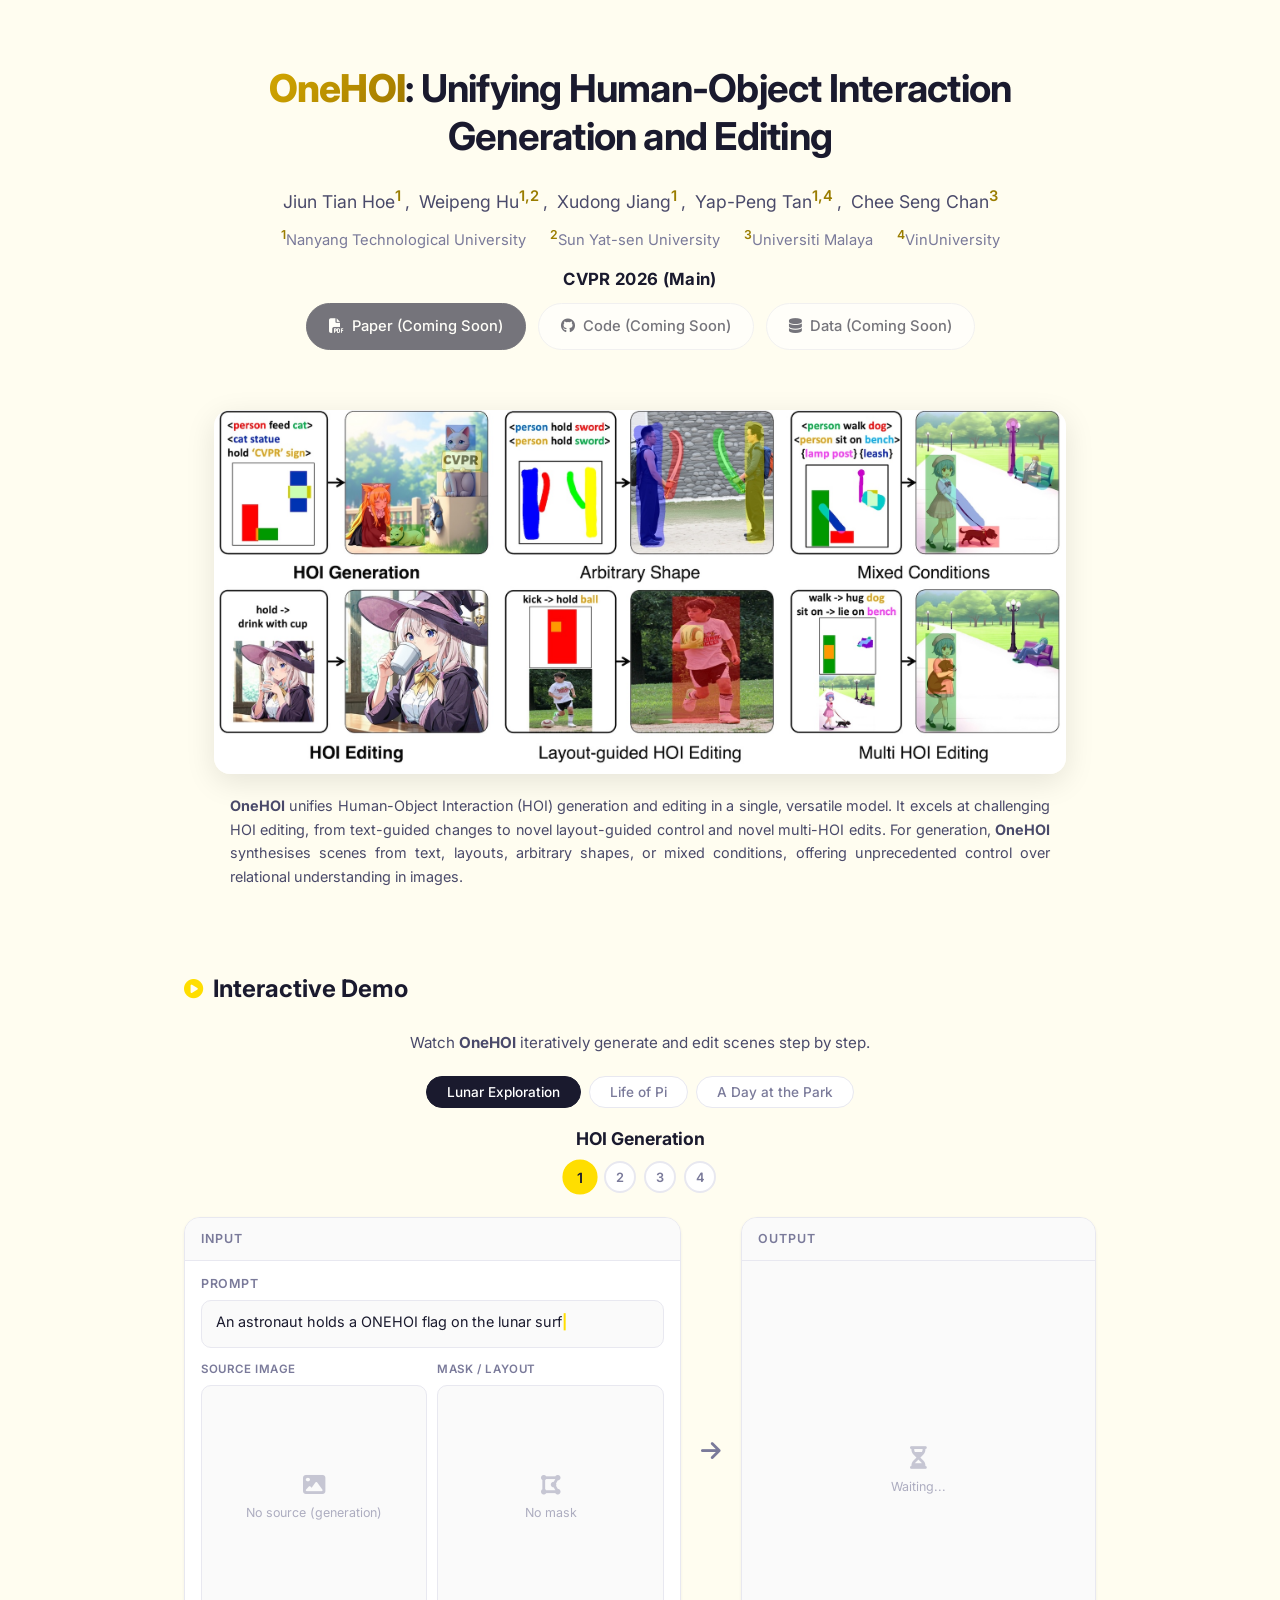
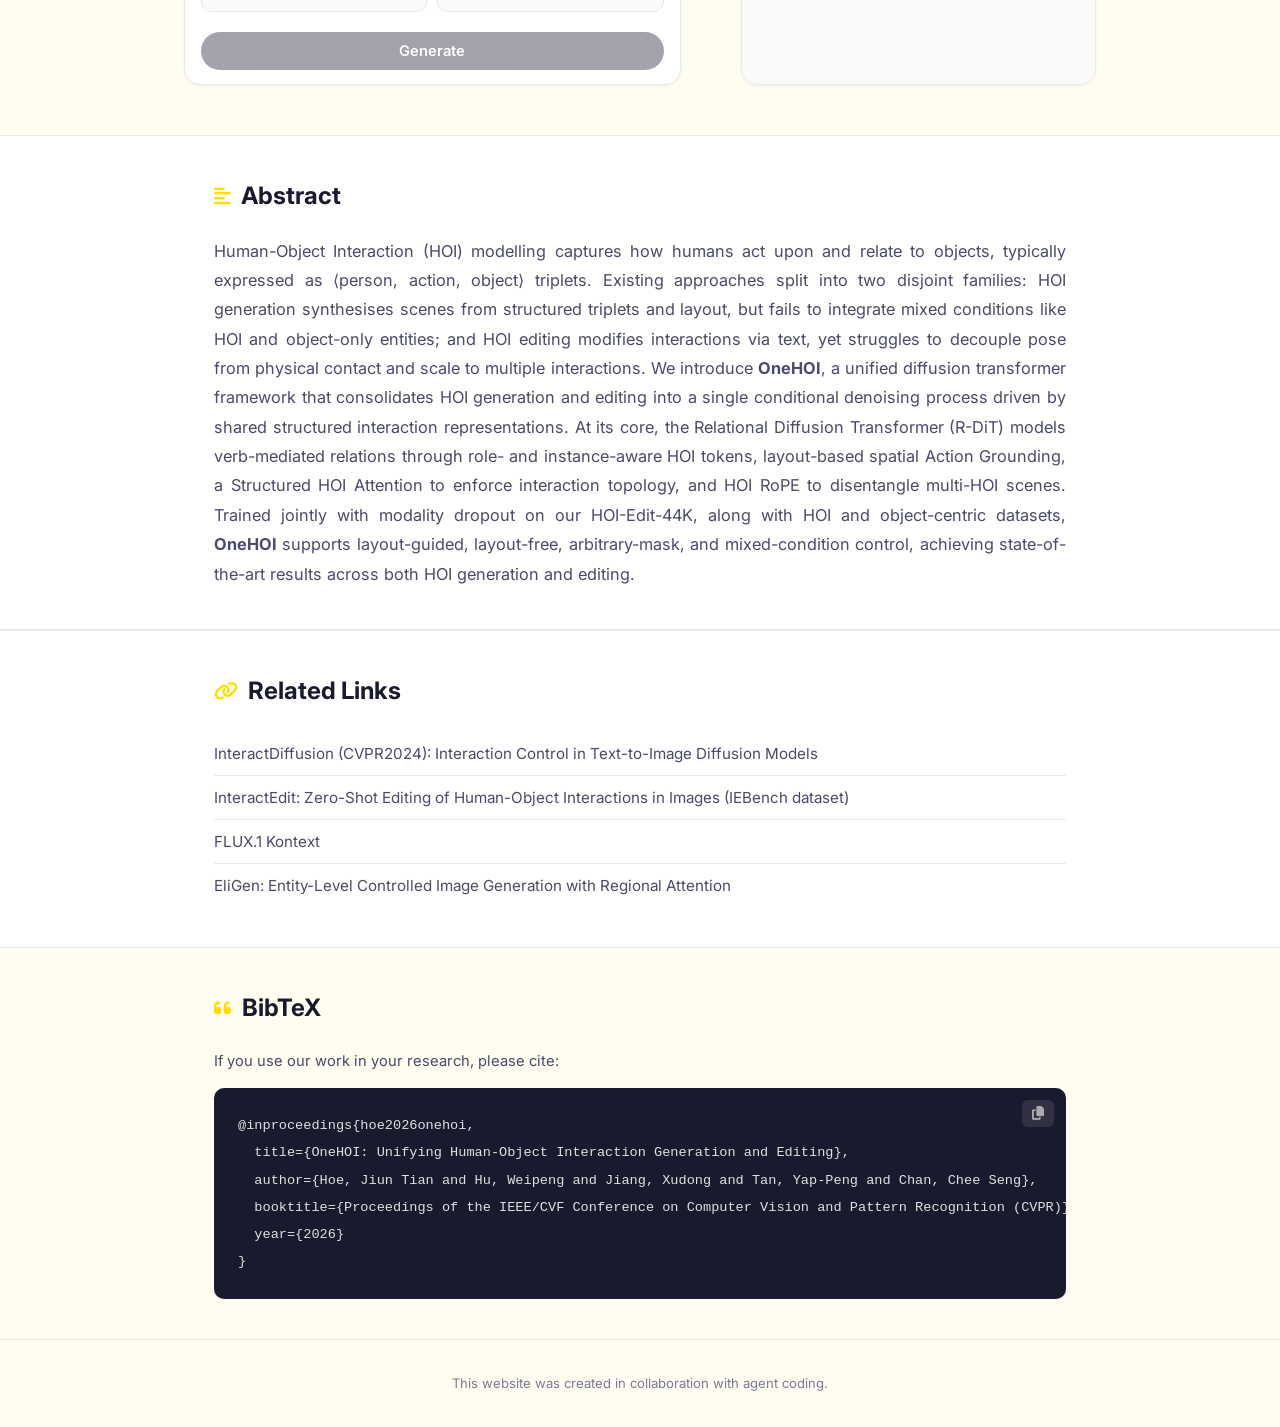
==== commit c389662e: "updates related links" ====
--- a/docs/index.html
+++ b/docs/index.html
@@ -168,11 +168,14 @@
             <div class="container">
                 <h2><i class="fas fa-link"></i> Related Links</h2>
                 <ul class="links-list">
-                    <li><a href="https://jiuntian.github.io/interactdiffusion/" target="_blank">InteractDiffusion (CVPR2024):
+                    <li><a href="https://jiuntian.github.io/interactdiffusion/" target="_blank">InteractDiffusion
+                            (CVPR2024):
                             Interaction Control in Text-to-Image Diffusion Models</a></li>
                     <li><a href="https://jiuntian.github.io/interactedit/" target="_blank">InteractEdit: Zero-Shot
-                            Editing of Human-Object Interactions in Images</a></li>
+                            Editing of Human-Object Interactions in Images (IEBench dataset)</a></li>
                     <li><a href="https://bfl.ai/models/flux-kontext" target="_blank">FLUX.1 Kontext</a></li>
+                    <li><a href="https://arxiv.org/abs/2501.01097" target="_blank">EliGen: Entity-Level Controlled Image
+                            Generation with Regional Attention</a></li>
                 </ul>
             </div>
         </section>
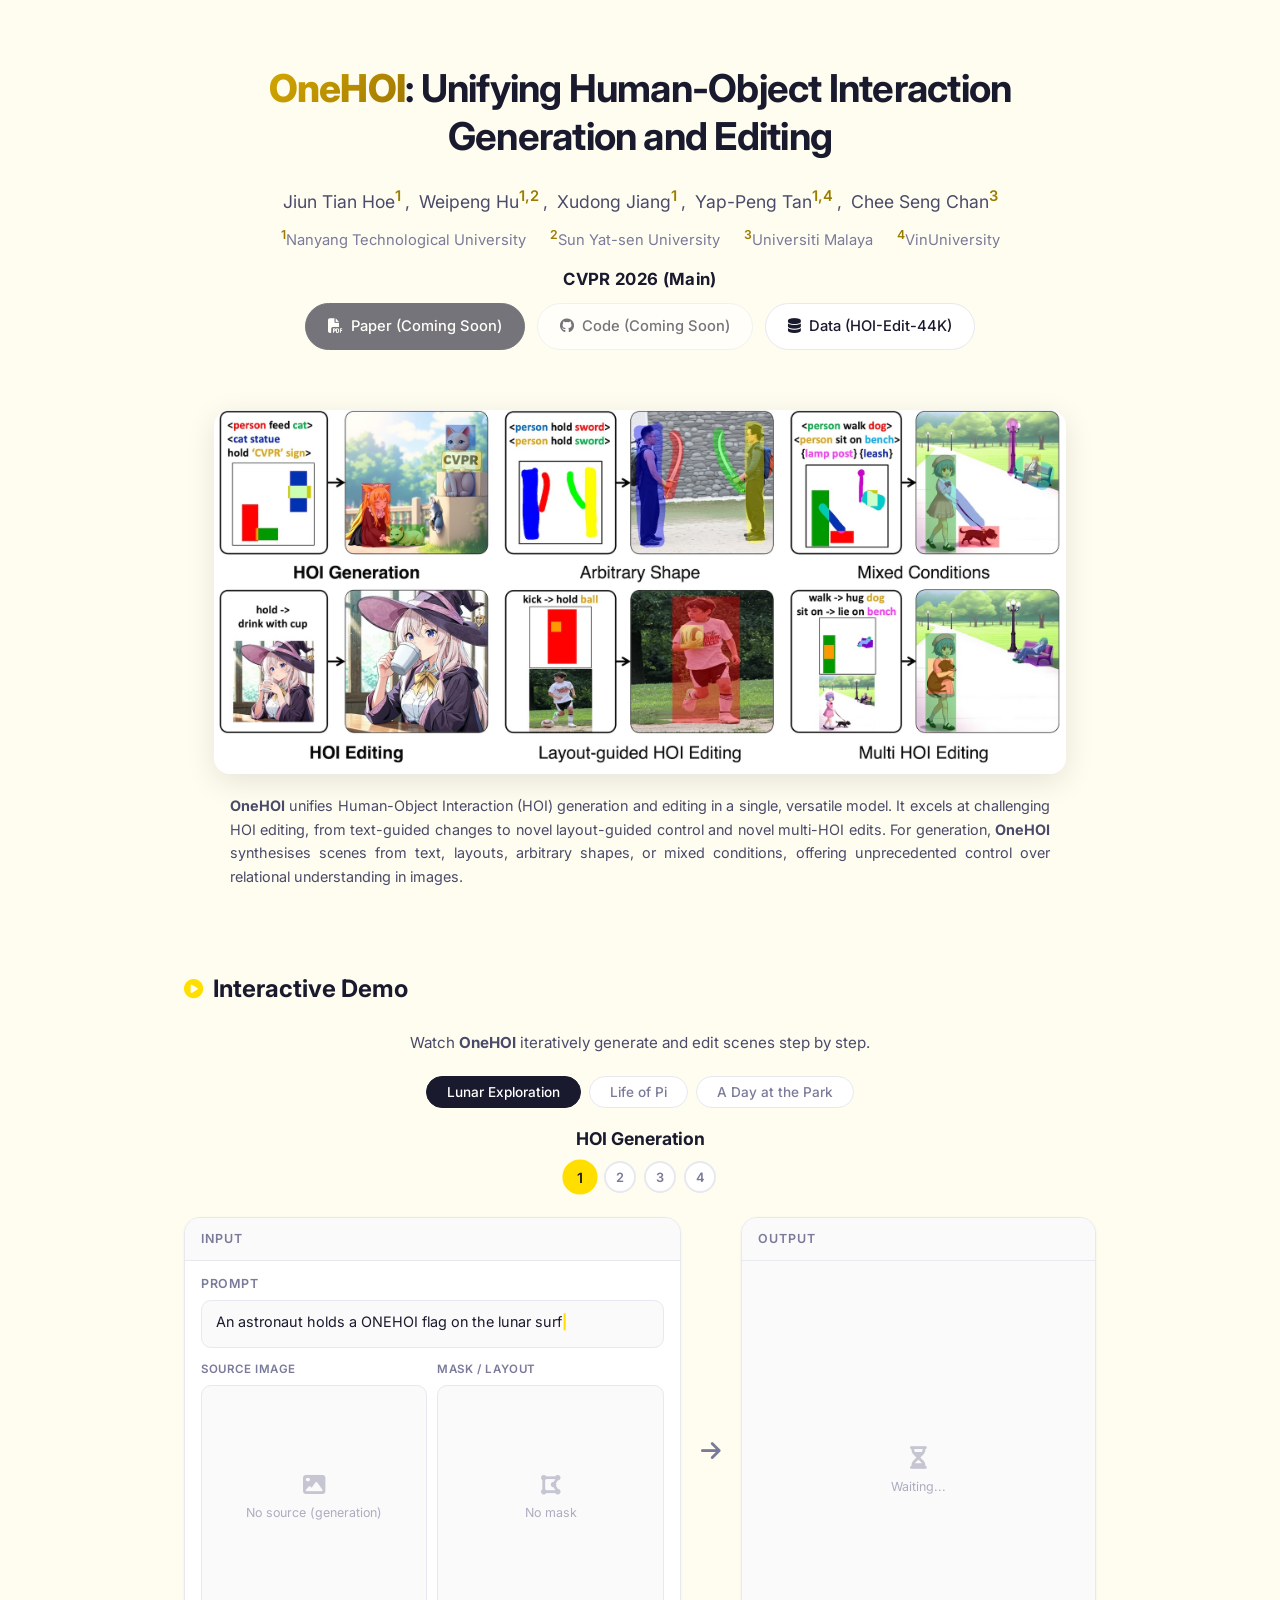
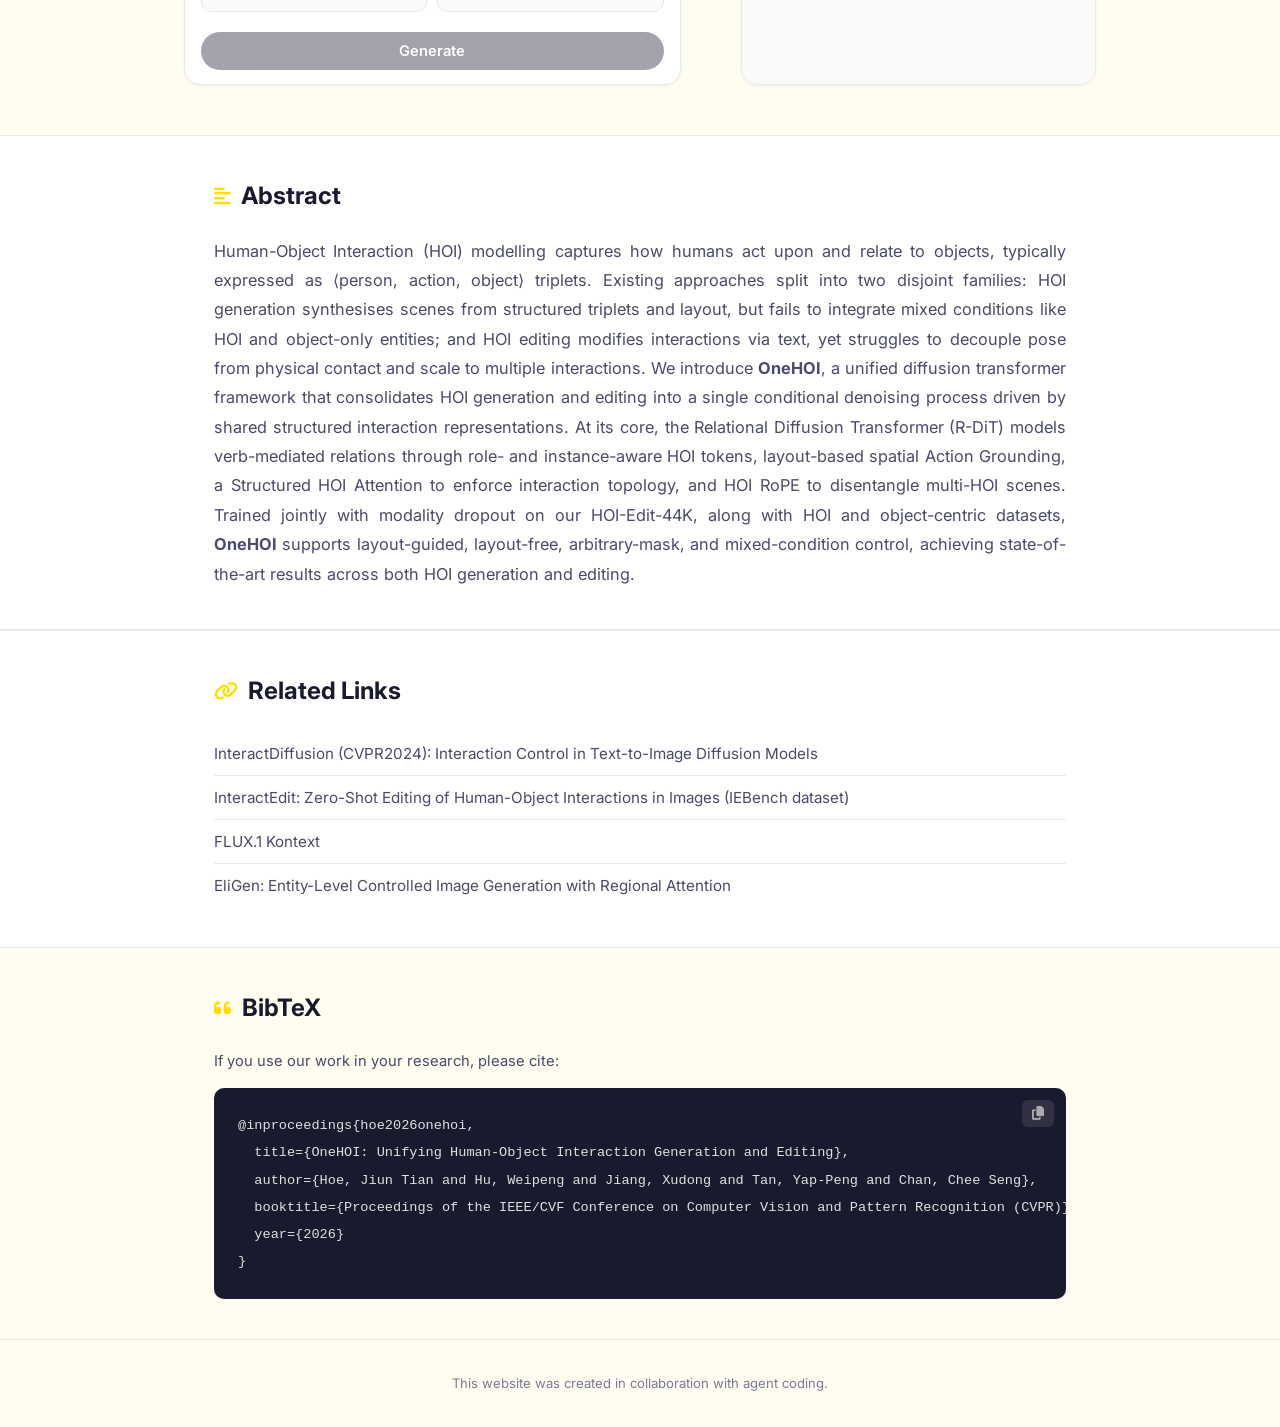
==== commit 65983092: "feat: Release HOI-Edit-44K dataset, update project page links, and add a release announcement." ====
--- a/docs/index.html
+++ b/docs/index.html
@@ -49,7 +49,8 @@
                 <a href="#" class="btn btn-primary disabled"><i class="fas fa-file-pdf"></i> Paper (Coming Soon)</a>
                 <a href="https://github.com/jiuntian/OneHOI" class="btn btn-secondary disabled"><i
                         class="fab fa-github"></i> Code (Coming Soon)</a>
-                <a href="#" class="btn btn-secondary disabled"><i class="fas fa-database"></i> Data (Coming Soon)</a>
+                <a href="https://huggingface.co/datasets/jiuntian/hoiedit44k" class="btn btn-secondary"
+                    target="_blank"><i class="fas fa-database"></i> Data (HOI-Edit-44K)</a>
                 <!-- <a href="#" class="btn btn-secondary"><i class="fab fa-youtube"></i> Video</a> -->
             </div>
         </div>
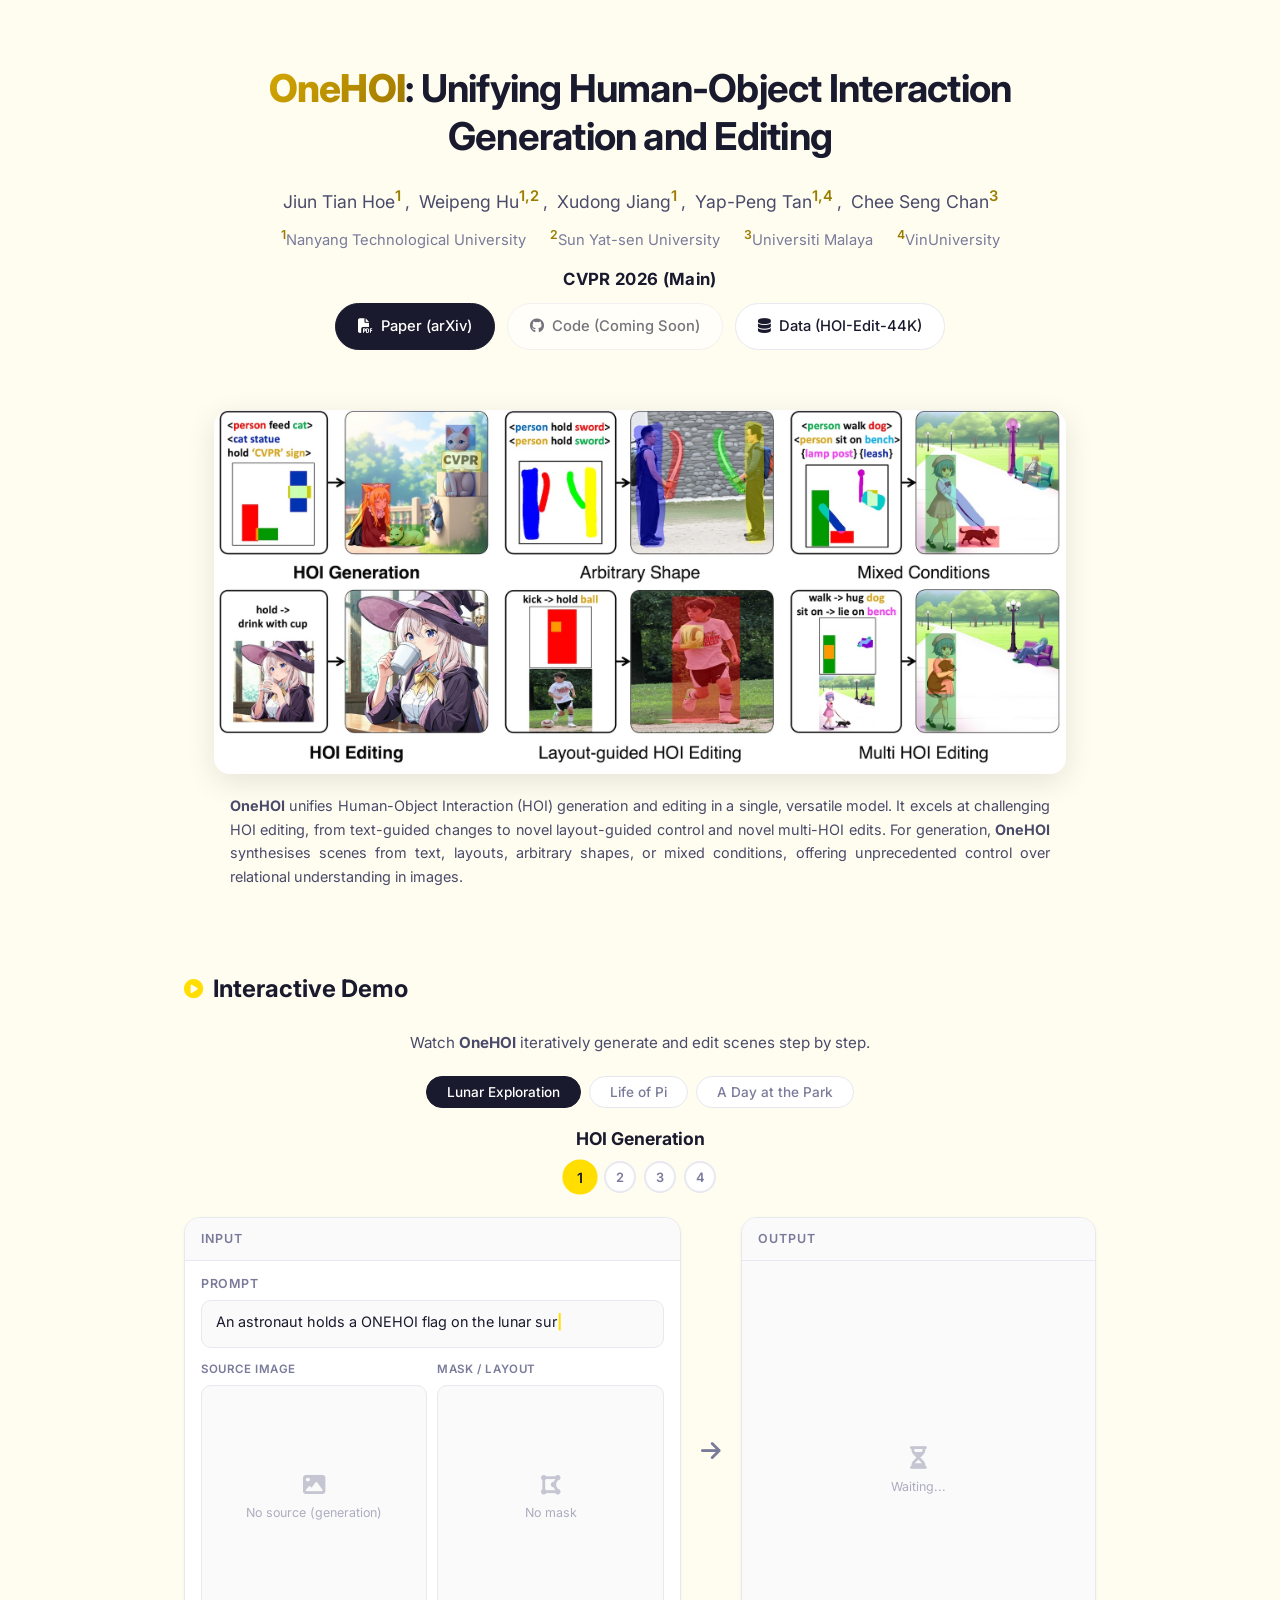
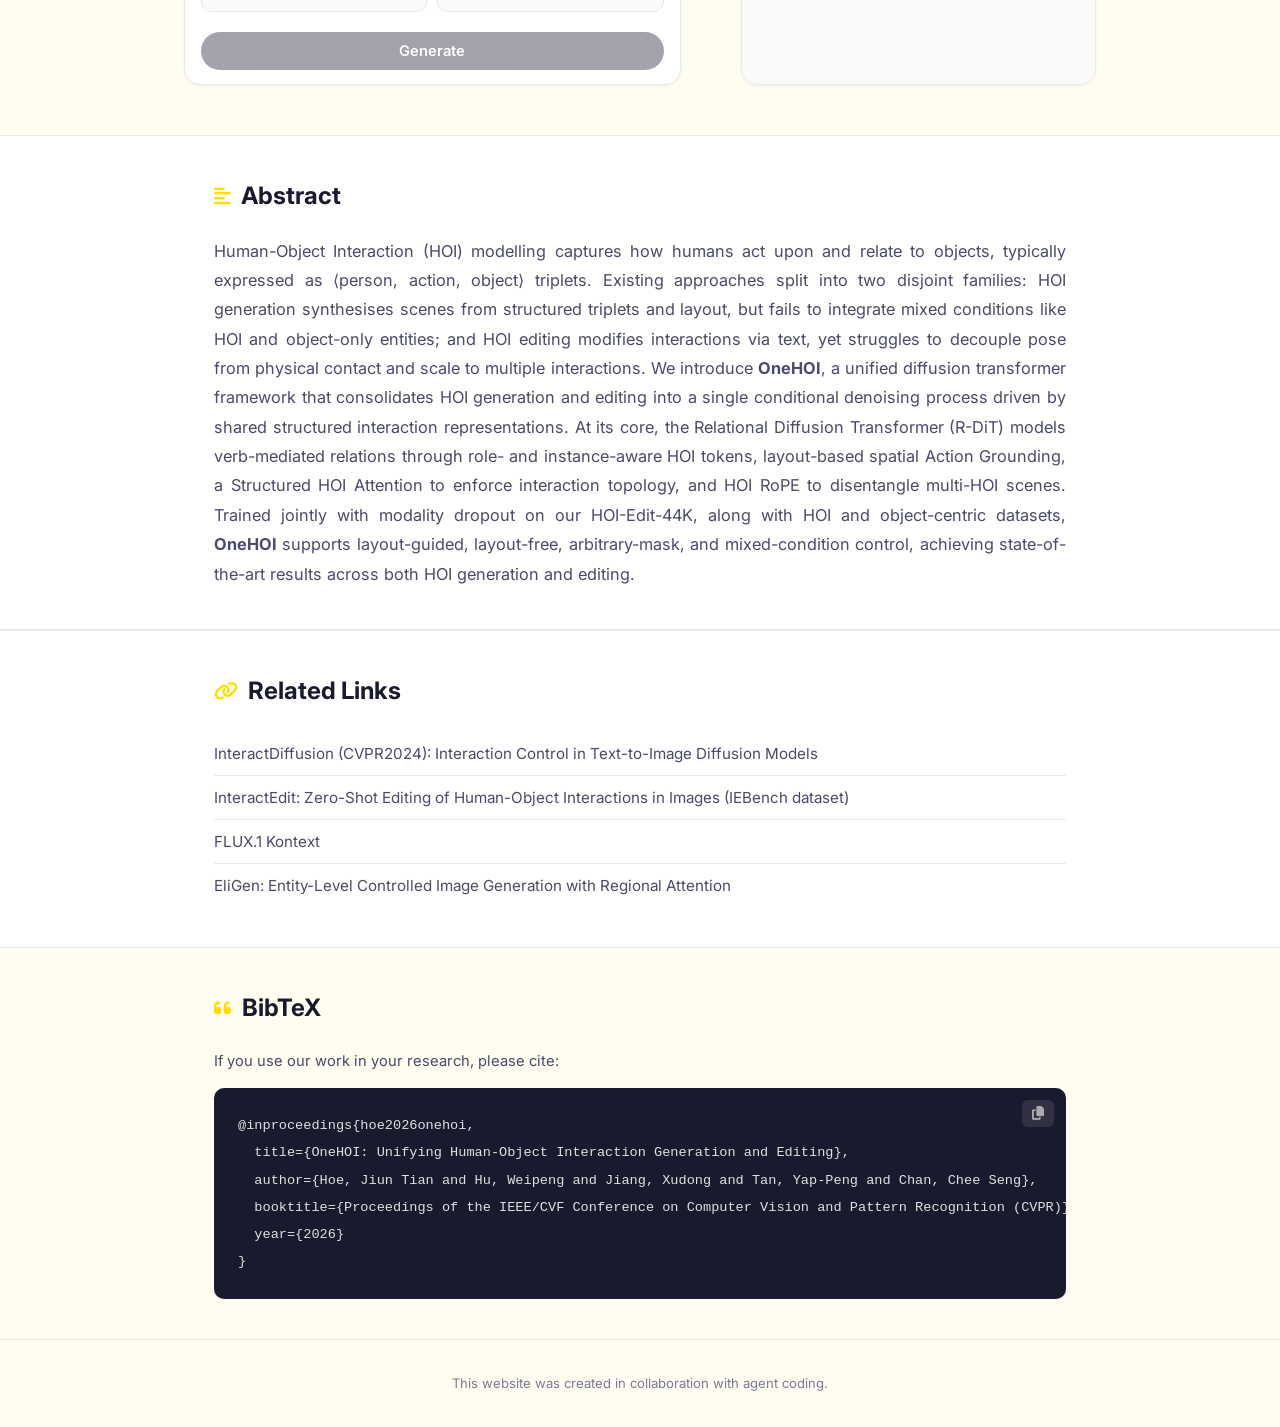
==== commit 374d75db: "update arxiv link" ====
--- a/docs/index.html
+++ b/docs/index.html
@@ -46,7 +46,7 @@
             </div>
 
             <div class="links">
-                <a href="#" class="btn btn-primary disabled"><i class="fas fa-file-pdf"></i> Paper (Coming Soon)</a>
+                <a href="https://arxiv.org/abs/2604.14062" class="btn btn-primary" target="_blank"><i class="fas fa-file-pdf"></i> Paper (arXiv)</a>
                 <a href="https://github.com/jiuntian/OneHOI" class="btn btn-secondary disabled"><i
                         class="fab fa-github"></i> Code (Coming Soon)</a>
                 <a href="https://huggingface.co/datasets/jiuntian/hoiedit44k" class="btn btn-secondary"
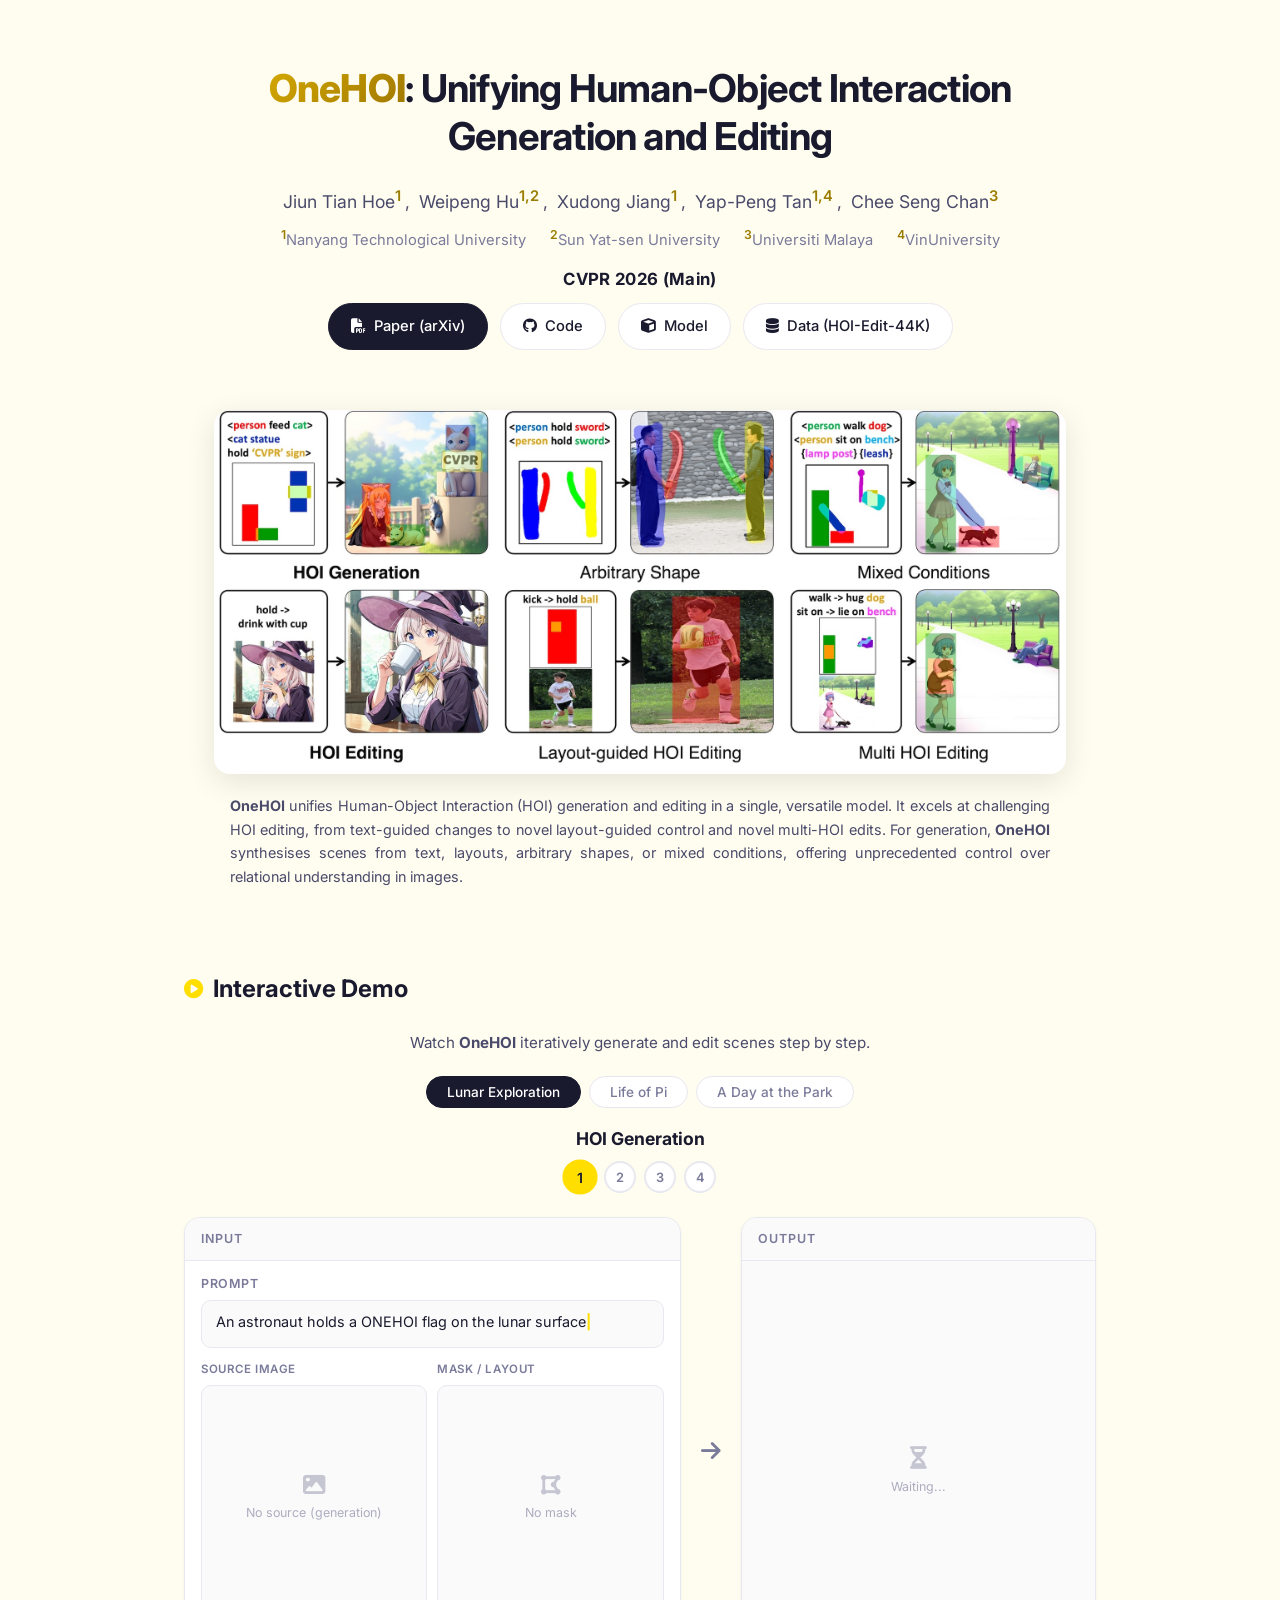
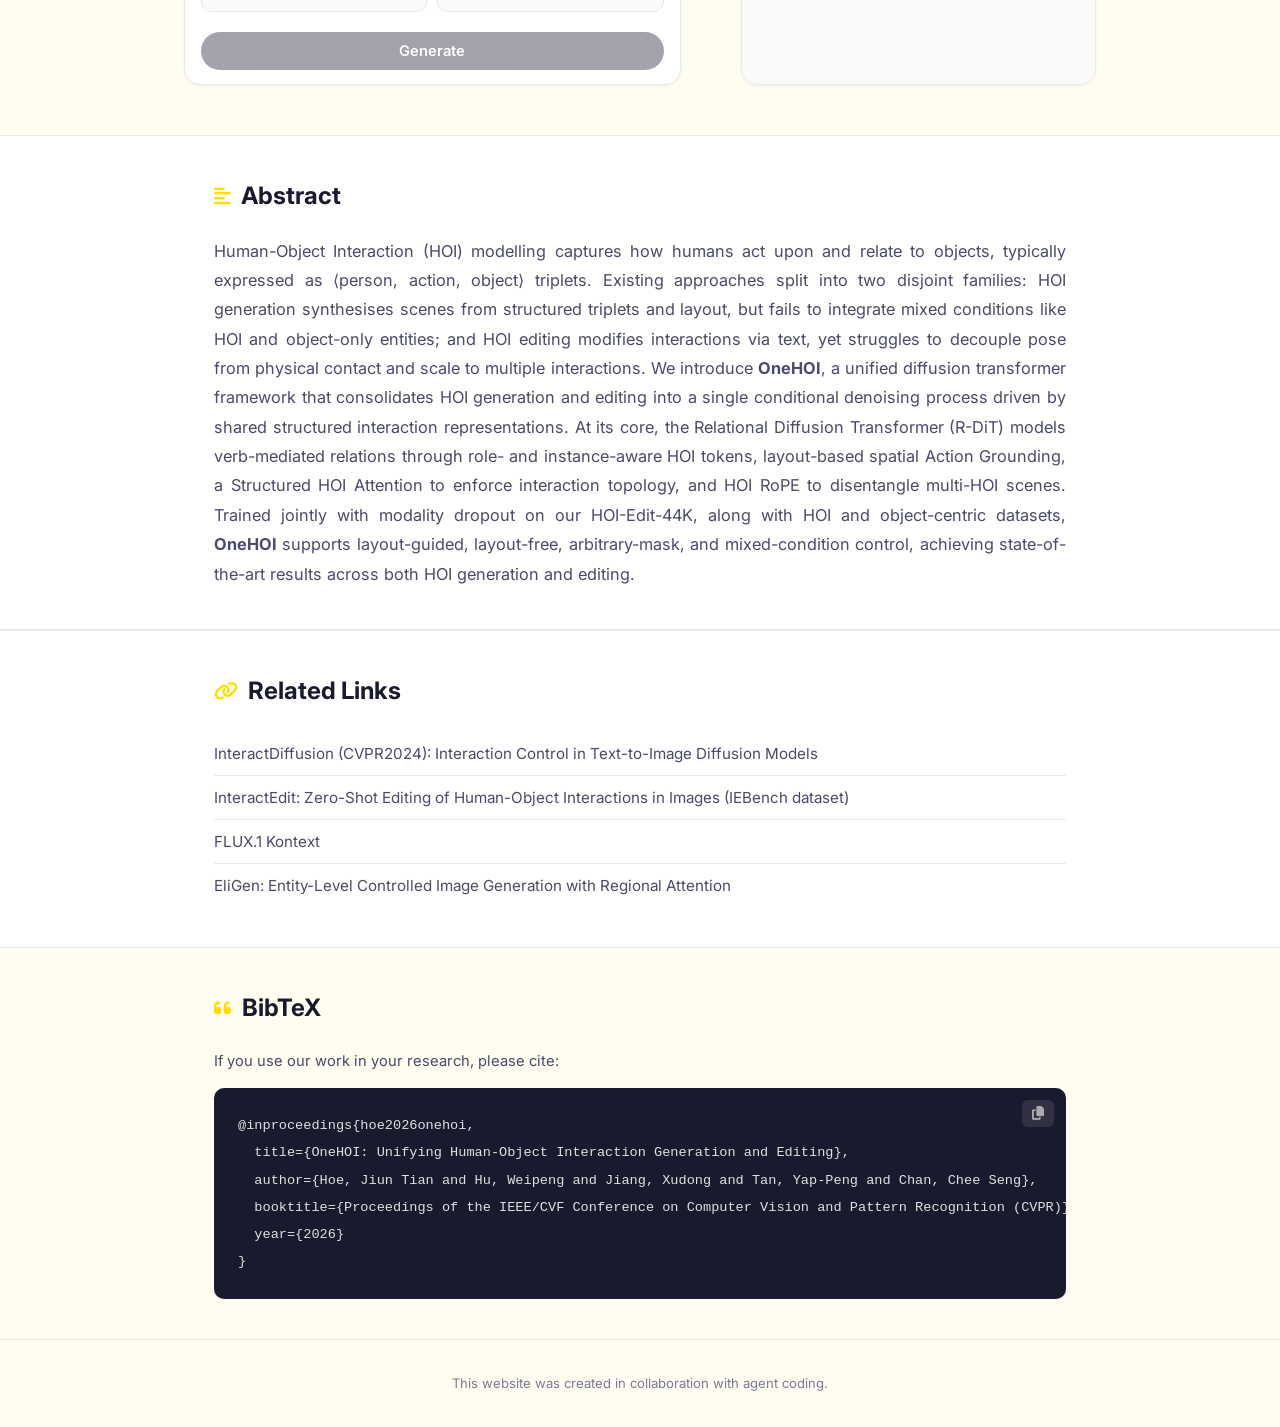
==== commit fa4d7c49: "release inference code Co-authored-by: Copilot <copilot@github.com>" ====
--- a/docs/index.html
+++ b/docs/index.html
@@ -47,8 +47,10 @@
 
             <div class="links">
                 <a href="https://arxiv.org/abs/2604.14062" class="btn btn-primary" target="_blank"><i class="fas fa-file-pdf"></i> Paper (arXiv)</a>
-                <a href="https://github.com/jiuntian/OneHOI" class="btn btn-secondary disabled"><i
-                        class="fab fa-github"></i> Code (Coming Soon)</a>
+                <a href="https://github.com/jiuntian/OneHOI" class="btn btn-secondary" target="_blank"><i
+                        class="fab fa-github"></i> Code</a>
+                <a href="https://huggingface.co/jiuntian/OneHOI" class="btn btn-secondary" target="_blank"><i
+                        class="fas fa-cube"></i> Model</a>
                 <a href="https://huggingface.co/datasets/jiuntian/hoiedit44k" class="btn btn-secondary"
                     target="_blank"><i class="fas fa-database"></i> Data (HOI-Edit-44K)</a>
                 <!-- <a href="#" class="btn btn-secondary"><i class="fab fa-youtube"></i> Video</a> -->
